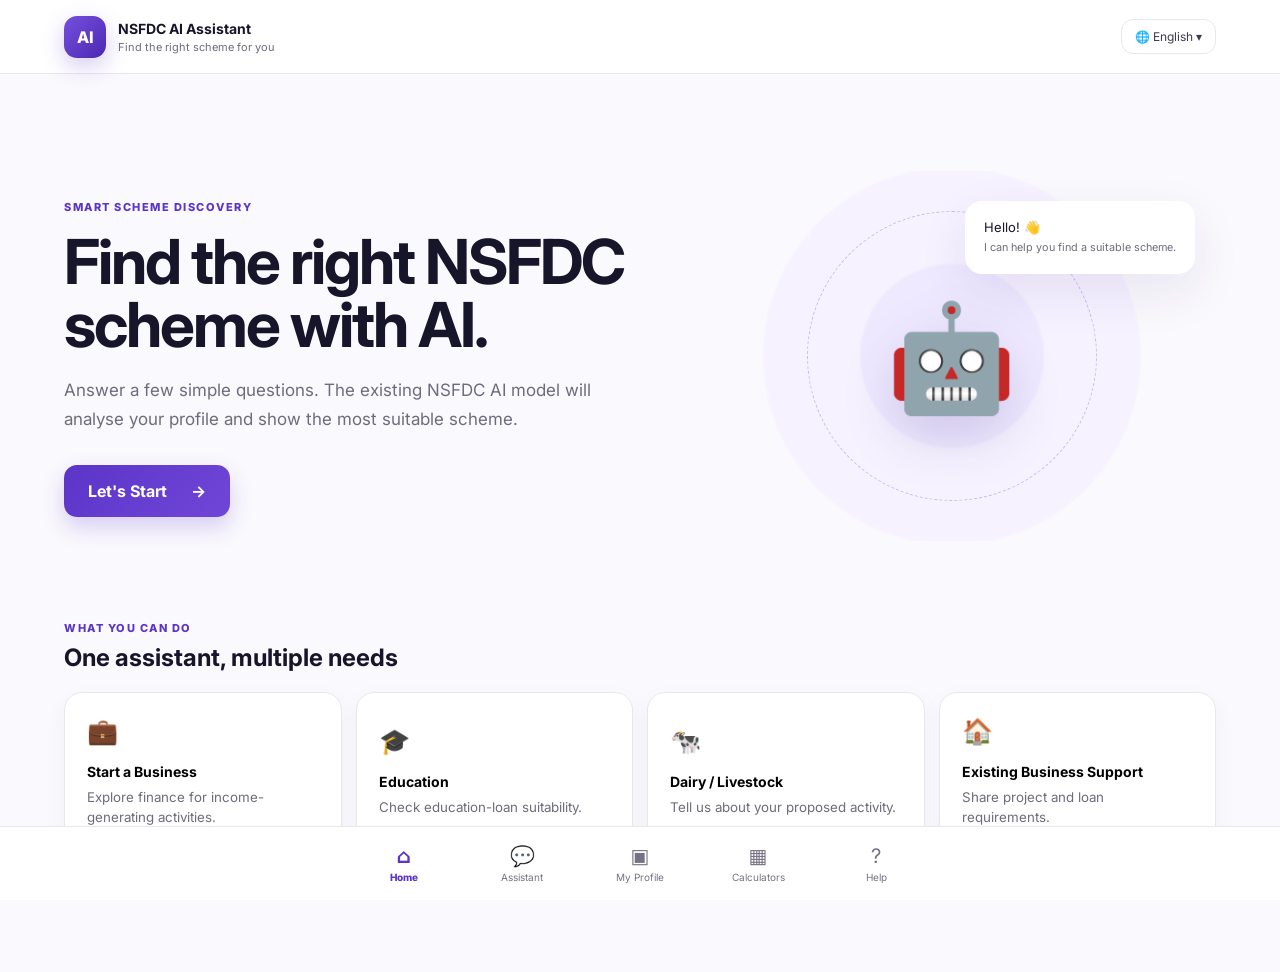
==== frontend/index.html @ fc09d2ae "Replace frontend zip with frontend folder" ====
<!DOCTYPE html>
<html lang="en">
<head>
  <meta charset="UTF-8">
  <meta name="viewport" content="width=device-width, initial-scale=1.0">
  <title>NSFDC AI Assistant</title>
  <link rel="preconnect" href="https://fonts.googleapis.com">
  <link rel="preconnect" href="https://fonts.gstatic.com" crossorigin>
  <link href="https://fonts.googleapis.com/css2?family=Inter:wght@400;500;600;700;800&display=swap" rel="stylesheet">
  <link rel="stylesheet" href="style.css">
</head>
<body>
  <div class="app-shell">
    <header class="topbar">
      <div class="brand" onclick="showPage('home')" role="button" tabindex="0">
        <div class="brand-mark">AI</div>
        <div>
          <strong>NSFDC AI Assistant</strong>
          <span>Find the right scheme for you</span>
        </div>
      </div>
      <div class="language">🌐 English ▾</div>
    </header>

    <main id="app">
      <!-- HOME -->
      <section id="home-page" class="page active">
        <div class="hero">
          <div class="hero-copy">
            <span class="eyebrow">SMART SCHEME DISCOVERY</span>
            <h1>Find the right NSFDC scheme with AI.</h1>
            <p>Answer a few simple questions. The existing NSFDC AI model will analyse your profile and show the most suitable scheme.</p>
            <button class="primary-btn large" onclick="startRecommendation()">Let's Start <span>→</span></button>
          </div>
          <div class="hero-art">
            <div class="orbit"></div>
            <div class="assistant-avatar">🤖</div>
            <div class="floating-bubble">Hello! 👋<br><small>I can help you find a suitable scheme.</small></div>
          </div>
        </div>

        <div class="section-title">
          <div>
            <span class="eyebrow">WHAT YOU CAN DO</span>
            <h2>One assistant, multiple needs</h2>
          </div>
        </div>
        <div class="feature-grid">
          <button class="feature-card" onclick="startRecommendation('Business')"><span>💼</span><b>Start a Business</b><small>Explore finance for income-generating activities.</small></button>
          <button class="feature-card" onclick="startRecommendation('Education')"><span>🎓</span><b>Education</b><small>Check education-loan suitability.</small></button>
          <button class="feature-card" onclick="startRecommendation('Business')"><span>🐄</span><b>Dairy / Livestock</b><small>Tell us about your proposed activity.</small></button>
          <button class="feature-card" onclick="startRecommendation('Business')"><span>🏠</span><b>Existing Business Support</b><small>Share project and loan requirements.</small></button>
        </div>
      </section>

      <!-- QUESTIONNAIRE -->
      <section id="questionnaire-page" class="page">
        <div class="question-wrap">
          <div class="question-head">
            <button class="icon-btn" onclick="previousQuestion()" aria-label="Previous">←</button>
            <div class="progress-info">
              <span id="question-count">Question 1</span>
              <div class="progress"><div id="progress-bar"></div></div>
            </div>
            <button class="icon-btn" onclick="showPage('home')" aria-label="Close">×</button>
          </div>

          <div class="chat-card">
            <div class="assistant-line"><div class="mini-avatar">AI</div><div><b>AI Assistant</b><span>Let's understand your requirement.</span></div></div>
            <div id="question-content"></div>
          </div>

          <div class="privacy-note">🔒 Your answers are used only to prepare the recommendation request for this prototype.</div>
        </div>
      </section>

      <!-- RECOMMENDATION -->
      <section id="recommendation-page" class="page">
        <div class="content-narrow">
          <div class="result-heading">
            <button class="icon-btn" onclick="showPage('questionnaire')">←</button>
            <div>
              <span class="eyebrow">AI RESULT</span>
              <h1>Recommended Scheme</h1>
            </div>
          </div>
          <div id="recommendation-content"></div>
        </div>
      </section>

      <!-- DETAILS -->
      <section id="details-page" class="page">
        <div class="content-narrow">
          <div class="result-heading"><button class="icon-btn" onclick="showPage('recommendation')">←</button><div><span class="eyebrow">SCHEME INFORMATION</span><h1>Scheme Details</h1></div></div>
          <div id="details-content"></div>
        </div>
      </section>

      <!-- EMI -->
      <section id="emi-page" class="page">
        <div class="content-narrow">
          <div class="result-heading"><button class="icon-btn" onclick="goBackFromUtility()">←</button><div><span class="eyebrow">CALCULATOR</span><h1>EMI Calculator</h1></div></div>
          <div class="calculator-card">
            <label>Loan Amount (₹)<input id="emi-amount" type="number" min="0" step="1000"></label>
            <label>Interest Rate (% p.a.)<input id="emi-rate" type="number" min="0" step="0.1"></label>
            <label>Loan Tenure (years)<input id="emi-years" type="number" min="1" max="20" step="1" value="3"></label>
            <button class="primary-btn" onclick="calculateEMI()">Calculate EMI</button>
          </div>
          <div id="emi-result" class="metric-grid"></div>
          <p class="disclaimer">* Calculation is approximate. Actual values, sanction amount and terms may vary by scheme and channel partner.</p>
        </div>
      </section>

      <!-- PARTNERS -->
      <section id="partners-page" class="page">
        <div class="content-narrow">
          <div class="result-heading"><button class="icon-btn" onclick="goBackFromUtility()">←</button><div><span class="eyebrow">APPLICATION SUPPORT</span><h1>Channel Partners</h1></div></div>
          <div id="partners-content"></div>
        </div>
      </section>

      <!-- DOCUMENTS -->
      <section id="documents-page" class="page">
        <div class="content-narrow">
          <div class="result-heading"><button class="icon-btn" onclick="goBackFromUtility()">←</button><div><span class="eyebrow">NEXT STEPS</span><h1>Documents & Application</h1></div></div>
          <div id="documents-content"></div>
        </div>
      </section>
    </main>

    <nav class="bottom-nav">
      <button class="nav-item active" onclick="showPage('home')"><span>⌂</span>Home</button>
      <button class="nav-item" onclick="startRecommendation()"><span>💬</span>Assistant</button>
      <button class="nav-item" onclick="showPage('details')"><span>▣</span>My Profile</button>
      <button class="nav-item" onclick="showPage('emi')"><span>▦</span>Calculators</button>
      <button class="nav-item" onclick="showPage('documents')"><span>?</span>Help</button>
    </nav>
  </div>
  <script src="data.js"></script>
  <script src="app.js"></script>
</body>
</html>
---- frontend/style.css ----
:root {
  --purple: #5b35c8;
  --purple-dark: #43229d;
  --purple-soft: #f1edff;
  --ink: #17152a;
  --muted: #6f6b7d;
  --line: #e9e6f0;
  --bg: #faf9fd;
  --green: #168c5b;
  --green-soft: #e8f8f0;
  --danger: #c83d55;
  --shadow: 0 18px 50px rgba(52, 31, 111, .09);
}

* { box-sizing: border-box; }
html { scroll-behavior: smooth; }
body {
  margin: 0;
  font-family: Inter, system-ui, -apple-system, BlinkMacSystemFont, "Segoe UI", sans-serif;
  color: var(--ink);
  background: var(--bg);
}
button, input { font: inherit; }
button { cursor: pointer; }
a { color: inherit; }

.app-shell { min-height: 100vh; padding-bottom: 78px; }
.topbar {
  height: 74px;
  padding: 0 5%;
  display: flex;
  align-items: center;
  justify-content: space-between;
  background: rgba(255,255,255,.92);
  border-bottom: 1px solid var(--line);
  position: sticky;
  top: 0;
  z-index: 20;
  backdrop-filter: blur(16px);
}
.brand { display:flex; align-items:center; gap:12px; }
.brand-mark, .mini-avatar {
  width: 42px; height:42px; border-radius: 13px;
  display:grid; place-items:center;
  color:#fff; font-weight:800;
  background: linear-gradient(135deg, #7550df, #4c27b1);
  box-shadow: 0 8px 22px rgba(91,53,200,.25);
}
.brand strong { display:block; font-size:14px; }
.brand span { display:block; color:var(--muted); font-size:11px; margin-top:3px; }
.language { border:1px solid var(--line); padding:9px 13px; border-radius:12px; font-size:12px; color:#3f3b4d; background:#fff; }

.page { display:none; min-height:calc(100vh - 152px); padding:42px 5%; }
.page.active { display:block; }

.hero {
  max-width: 1180px; margin: 0 auto; min-height: 480px;
  display:grid; grid-template-columns: 1.05fr .95fr;
  align-items:center; gap:40px;
}
.eyebrow { font-size:11px; letter-spacing:1.5px; font-weight:800; color:var(--purple); }
.hero h1 { font-size:clamp(38px,5vw,62px); line-height:1.02; max-width:650px; margin:15px 0 20px; letter-spacing:-2px; }
.hero p { max-width:600px; color:var(--muted); font-size:17px; line-height:1.7; }
.hero-art {
  min-height:370px; position:relative; display:grid; place-items:center;
  background: radial-gradient(circle at center, #eee9ff 0 28%, transparent 29%),
              radial-gradient(circle at 50% 50%, #f6f2ff 0 58%, transparent 59%);
}
.orbit { width:290px; height:290px; border:1px dashed #c8b9f2; border-radius:50%; position:absolute; }
.assistant-avatar { font-size:105px; z-index:2; filter:drop-shadow(0 20px 25px rgba(50,25,110,.16)); }
.floating-bubble {
  position:absolute; right:4%; top:8%; padding:17px 19px; border-radius:17px;
  background:#fff; box-shadow:var(--shadow); font-size:13px; line-height:1.5;
}
.floating-bubble small { color:var(--muted); }

.primary-btn, .secondary-btn {
  border:0; border-radius:13px; padding:13px 19px; font-weight:700;
  transition:.2s transform, .2s box-shadow, .2s background;
}
.primary-btn { background:linear-gradient(135deg,var(--purple),#7046d8); color:#fff; box-shadow:0 10px 22px rgba(91,53,200,.22); }
.primary-btn:hover { transform:translateY(-2px); box-shadow:0 13px 28px rgba(91,53,200,.3); }
.primary-btn.large { padding:16px 24px; margin-top:14px; }
.primary-btn span { margin-left:20px; }
.secondary-btn { background:#fff; color:var(--purple); border:1px solid #d9d0f7; }
.section-title { max-width:1180px; margin:20px auto; }
.section-title h2 { margin:7px 0 0; }
.feature-grid { max-width:1180px; margin:0 auto; display:grid; grid-template-columns:repeat(4,1fr); gap:14px; }
.feature-card {
  text-align:left; border:1px solid var(--line); background:#fff; border-radius:18px;
  padding:22px; min-height:160px; box-shadow:0 8px 25px rgba(25,20,60,.04);
}
.feature-card span { font-size:25px; display:block; margin-bottom:17px; }
.feature-card b { display:block; font-size:14px; }
.feature-card small { display:block; color:var(--muted); margin-top:8px; line-height:1.5; }

.question-wrap { max-width:720px; margin:0 auto; }
.question-head { display:flex; align-items:center; gap:15px; margin-bottom:18px; }
.progress-info { flex:1; }
.progress-info > span { font-size:12px; color:var(--muted); }
.progress { height:6px; border-radius:10px; background:#ece9f3; margin-top:8px; overflow:hidden; }
.progress div { height:100%; background:linear-gradient(90deg,var(--purple),#8d69ed); border-radius:10px; transition:.3s; }
.icon-btn { width:42px; height:42px; border-radius:12px; border:1px solid var(--line); background:#fff; font-size:22px; color:#4d485b; }
.chat-card { background:#fff; border:1px solid var(--line); border-radius:22px; box-shadow:var(--shadow); overflow:hidden; }
.assistant-line { padding:18px 22px; border-bottom:1px solid var(--line); display:flex; gap:12px; align-items:center; }
.mini-avatar { width:36px; height:36px; border-radius:11px; font-size:11px; }
.assistant-line b { display:block; font-size:13px; }
.assistant-line span { display:block; font-size:11px; color:var(--muted); margin-top:2px; }
.question-block { padding:34px 30px 30px; }
.question-label { color:var(--purple); font-size:10px; letter-spacing:1.2px; font-weight:800; }
.question-block h2 { font-size:28px; line-height:1.25; margin:12px 0 9px; }
.question-block > p { color:var(--muted); line-height:1.55; font-size:13px; margin:0 0 25px; }
.choice-grid { display:grid; gap:10px; }
.choice {
  display:grid; grid-template-columns:38px 1fr 22px; align-items:center;
  text-align:left; border:1px solid var(--line); background:#fff; border-radius:14px;
  padding:14px 15px; color:var(--ink);
}
.choice span { width:32px;height:32px;display:grid;place-items:center;background:var(--purple-soft);border-radius:9px; }
.choice b { font-size:13px; }
.choice i { color:#a39eae; font-style:normal; }
.choice:hover, .choice.selected { border-color:#8b6be0; background:#f8f6ff; box-shadow:0 5px 18px rgba(91,53,200,.08); }
.choice.selected i { color:var(--purple); font-weight:800; }
.input-row, .text-input { display:flex; align-items:center; border:1px solid var(--line); border-radius:14px; background:#fff; overflow:hidden; }
.input-row > span { padding-left:16px; color:var(--purple); font-weight:800; }
.input-row input, .text-input input { width:100%; border:0; outline:0; padding:17px 15px; background:transparent; font-size:15px; }
.input-row:focus-within, .text-input:focus-within { border-color:#8b6be0; box-shadow:0 0 0 4px #f1edff; }
.invalid { border-color:var(--danger)!important; }
.next-btn { margin-top:17px; width:100%; }
.privacy-note { color:var(--muted); font-size:11px; text-align:center; margin:15px; }

.content-narrow { max-width:940px; margin:0 auto; }
.result-heading { display:flex; gap:15px; align-items:center; margin-bottom:25px; }
.result-heading h1 { margin:6px 0 0; font-size:32px; }
.best-card, .scores-card, .white-card, .calculator-card, .notice, .selected-scheme, .official-box, .error-card, .empty-result {
  background:#fff; border:1px solid var(--line); border-radius:20px; box-shadow:0 10px 35px rgba(30,20,70,.05);
}
.best-card { overflow:hidden; }
.best-top { padding:28px; display:flex; justify-content:space-between; gap:20px; background:linear-gradient(135deg,#fbfaff,#f2eeff); }
.match-pill { display:inline-block; background:var(--green-soft); color:var(--green); padding:6px 9px; border-radius:20px; font-size:9px; font-weight:800; letter-spacing:.8px; }
.best-top h2 { font-size:29px; margin:12px 0 8px; }
.best-top p { margin:0; color:var(--muted); line-height:1.5; max-width:600px; }
.confidence { min-width:120px; text-align:right; }
.confidence b { font-size:28px; color:var(--purple); display:block; }
.confidence span { font-size:10px; color:var(--muted); }
.why-box { padding:20px 28px; border-top:1px solid var(--line); }
.why-box h3 { margin:0 0 13px; font-size:14px; }
.tag-list { display:flex; flex-wrap:wrap; gap:8px; }
.tag-list span { background:#f7f5fb; border:1px solid #ebe7f3; padding:8px 10px; border-radius:9px; font-size:11px; }
.why-box small { display:block; margin-top:13px; color:var(--muted); font-size:10px; }
.action-grid { display:grid; grid-template-columns:repeat(4,1fr); gap:10px; padding:20px 28px 28px; }
.action-grid button { border:1px solid var(--line); background:#fff; border-radius:13px; padding:15px 10px; text-align:left; }
.action-grid button:hover { border-color:#b7a5eb; background:#fbfaff; }
.action-grid b,.action-grid small { display:block; }
.action-grid b { margin-top:8px; font-size:12px; }
.action-grid small { margin-top:4px; color:var(--muted); font-size:9px; }
.scores-card { margin-top:15px; padding:20px; }
.card-title { display:flex; justify-content:space-between; align-items:center; }
.card-title h3 { margin:0; font-size:14px; }
.card-title span { color:var(--muted); font-size:10px; }
.score-row { width:100%; border:0; background:#fff; display:grid; grid-template-columns:28px 180px 1fr 60px; gap:12px; align-items:center; padding:14px 0; border-bottom:1px solid #f0eef4; text-align:left; }
.score-row:last-child { border-bottom:0; }
.rank { width:25px; height:25px; border-radius:8px; display:grid; place-items:center; background:#f0ecff; color:var(--purple); font-size:11px; font-weight:800; }
.score-name b,.score-name small { display:block; }
.score-name b { font-size:12px; }
.score-name small { font-size:9px; color:var(--muted); margin-top:3px; }
.score-track { height:7px; border-radius:10px; background:#eeeaf4; overflow:hidden; }
.score-track i { display:block; height:100%; background:linear-gradient(90deg,#7450d8,#a98af3); border-radius:10px; }
.score-row > strong { font-size:11px; text-align:right; color:var(--purple); }

.detail-hero { background:linear-gradient(135deg,#5a32c3,#7c57dd); color:#fff; border-radius:20px; padding:30px; box-shadow:var(--shadow); }
.scheme-code { opacity:.75; font-size:10px; letter-spacing:1px; font-weight:800; }
.detail-hero h2 { font-size:30px; margin:10px 0; }
.detail-hero p { max-width:750px; line-height:1.55; opacity:.9; }
.verified { display:inline-block; padding:7px 10px; border-radius:20px; background:rgba(255,255,255,.16); font-size:10px; }
.info-grid { display:grid; grid-template-columns:repeat(3,1fr); gap:12px; margin:15px 0; }
.info-grid div { background:#fff; border:1px solid var(--line); border-radius:14px; padding:16px; }
.info-grid span,.info-grid b { display:block; }
.info-grid span { font-size:9px; color:var(--muted); text-transform:uppercase; letter-spacing:.7px; }
.info-grid b { margin-top:7px; font-size:13px; line-height:1.35; }
.white-card { padding:22px; margin-top:15px; }
.white-card h3 { font-size:15px; margin:0 0 15px; }
.white-card p { font-size:12px; color:#514d5e; line-height:1.6; }
.check-list { list-style:none; padding:0; margin:0; display:grid; gap:10px; }
.check-list li { display:flex; gap:11px; align-items:flex-start; }
.check-list li > span { width:20px;height:20px;border-radius:50%;display:grid;place-items:center;background:var(--green-soft);color:var(--green);font-size:11px;font-weight:800;flex:0 0 auto; }
.check-list b,.check-list small { display:block; }
.check-list b { font-size:12px; }
.check-list small { color:var(--muted); font-size:10px; margin-top:3px; line-height:1.5; }
.application-method { border:1px solid var(--line); border-radius:13px; padding:15px; margin-top:10px; }
.mode { display:inline-block; background:var(--purple-soft); color:var(--purple); border-radius:20px; padding:5px 8px; font-size:9px; font-weight:800; margin-bottom:7px; }
.application-method b { display:block; font-size:12px; }
.application-method p { margin:8px 0; }
.application-method small { color:var(--muted); font-size:9px; line-height:1.5; }
.source-note,.disclaimer { color:var(--muted); font-size:10px; line-height:1.5; margin:15px 3px; }

.calculator-card { padding:25px; display:grid; gap:14px; }
.calculator-card label { font-size:11px; font-weight:700; color:#4e495b; }
.calculator-card input { display:block; width:100%; margin-top:7px; border:1px solid var(--line); border-radius:11px; padding:13px; outline:0; }
.calculator-card input:focus { border-color:#8b6be0; box-shadow:0 0 0 4px var(--purple-soft); }
.metric-grid { display:grid; grid-template-columns:repeat(3,1fr); gap:12px; margin-top:15px; }
.metric { background:#fff; border:1px solid var(--line); border-radius:14px; padding:20px; }
.metric span,.metric b { display:block; }
.metric span { color:var(--muted); font-size:10px; }
.metric b { margin-top:7px; color:var(--green); font-size:20px; }

.notice { padding:16px 18px; font-size:11px; color:#5f596a; line-height:1.6; background:#faf8ff; }
.partner-list { display:grid; gap:10px; margin-top:14px; }
.partner-card { background:#fff; border:1px solid var(--line); border-radius:16px; padding:16px; display:flex; gap:13px; align-items:flex-start; }
.partner-icon { width:36px;height:36px;display:grid;place-items:center;background:var(--purple-soft);border-radius:10px;color:var(--purple); }
.partner-main { flex:1; }
.partner-main h3 { font-size:13px; margin:0 0 4px; }
.partner-main span,.partner-main p,.partner-main small { display:block; }
.partner-main span,.partner-main small { color:var(--muted); font-size:9px; }
.partner-main p { color:#514d5e; font-size:10px; line-height:1.45; margin:8px 0; }
.map-link { font-size:10px; color:var(--purple); text-decoration:none; font-weight:800; }
.selected-scheme { padding:14px 17px; margin-top:14px; }
.selected-scheme span { display:block; color:var(--muted); font-size:9px; }
.selected-scheme b { display:block; margin-top:4px; font-size:12px; }
.steps-list { padding-left:20px; margin:0; }
.steps-list li { margin:10px 0; font-size:11px; color:#514d5e; line-height:1.5; padding-left:3px; }
.official-box { margin-top:15px; padding:18px; background:#fffdf3; border-color:#eee3b9; }
.official-box b { font-size:12px; }
.official-box p { font-size:10px; color:#655e48; line-height:1.5; margin:7px 0 0; }

.loading-card,.error-card,.empty-result { padding:50px 30px; text-align:center; }
.spinner { width:42px;height:42px;border:4px solid #e9e3fb;border-top-color:var(--purple);border-radius:50%;animation:spin .8s linear infinite;margin:0 auto 20px; }
@keyframes spin { to { transform:rotate(360deg); } }
.loading-card h2,.error-card h2,.empty-result h2 { font-size:21px; margin:0 0 8px; }
.loading-card p,.error-card p,.empty-result p { color:var(--muted); font-size:12px; line-height:1.6; }
.error-icon,.result-icon { width:44px;height:44px;border-radius:50%;display:grid;place-items:center;margin:0 auto 15px;background:#fff0f2;color:var(--danger);font-weight:800; }
.error-help { text-align:left; max-width:500px; margin:20px auto; padding:15px; background:#faf9fd; border-radius:12px; font-size:10px; line-height:1.6; }
.error-help code { background:#eeeaf4; padding:2px 4px; border-radius:4px; }

.bottom-nav {
  position:fixed; left:0; right:0; bottom:0; height:74px; z-index:30;
  background:rgba(255,255,255,.96); border-top:1px solid var(--line);
  display:flex; justify-content:center; gap:8px; backdrop-filter:blur(16px);
}
.nav-item { min-width:110px; border:0; background:transparent; color:#777283; font-size:10px; }
.nav-item span { display:block; font-size:20px; margin-bottom:3px; }
.nav-item.active { color:var(--purple); font-weight:800; }

@media (max-width: 900px) {
  .hero { grid-template-columns:1fr; padding:30px 0; }
  .hero-art { min-height:260px; }
  .feature-grid { grid-template-columns:repeat(2,1fr); }
  .action-grid { grid-template-columns:repeat(2,1fr); }
}
@media (max-width: 620px) {
  .topbar { padding:0 16px; }
  .brand span,.language { display:none; }
  .page { padding:25px 14px; }
  .hero h1 { font-size:40px; }
  .hero-art { display:none; }
  .feature-grid { grid-template-columns:1fr; }
  .question-block { padding:25px 18px; }
  .question-block h2 { font-size:23px; }
  .best-top { flex-direction:column; }
  .confidence { text-align:left; }
  .info-grid { grid-template-columns:1fr 1fr; }
  .score-row { grid-template-columns:25px 1fr 65px; }
  .score-track { display:none; }
  .partner-card { flex-wrap:wrap; }
  .map-link { margin-left:49px; }
  .metric-grid { grid-template-columns:1fr; }
  .bottom-nav { gap:0; justify-content:space-around; }
  .nav-item { min-width:0; flex:1; }
}
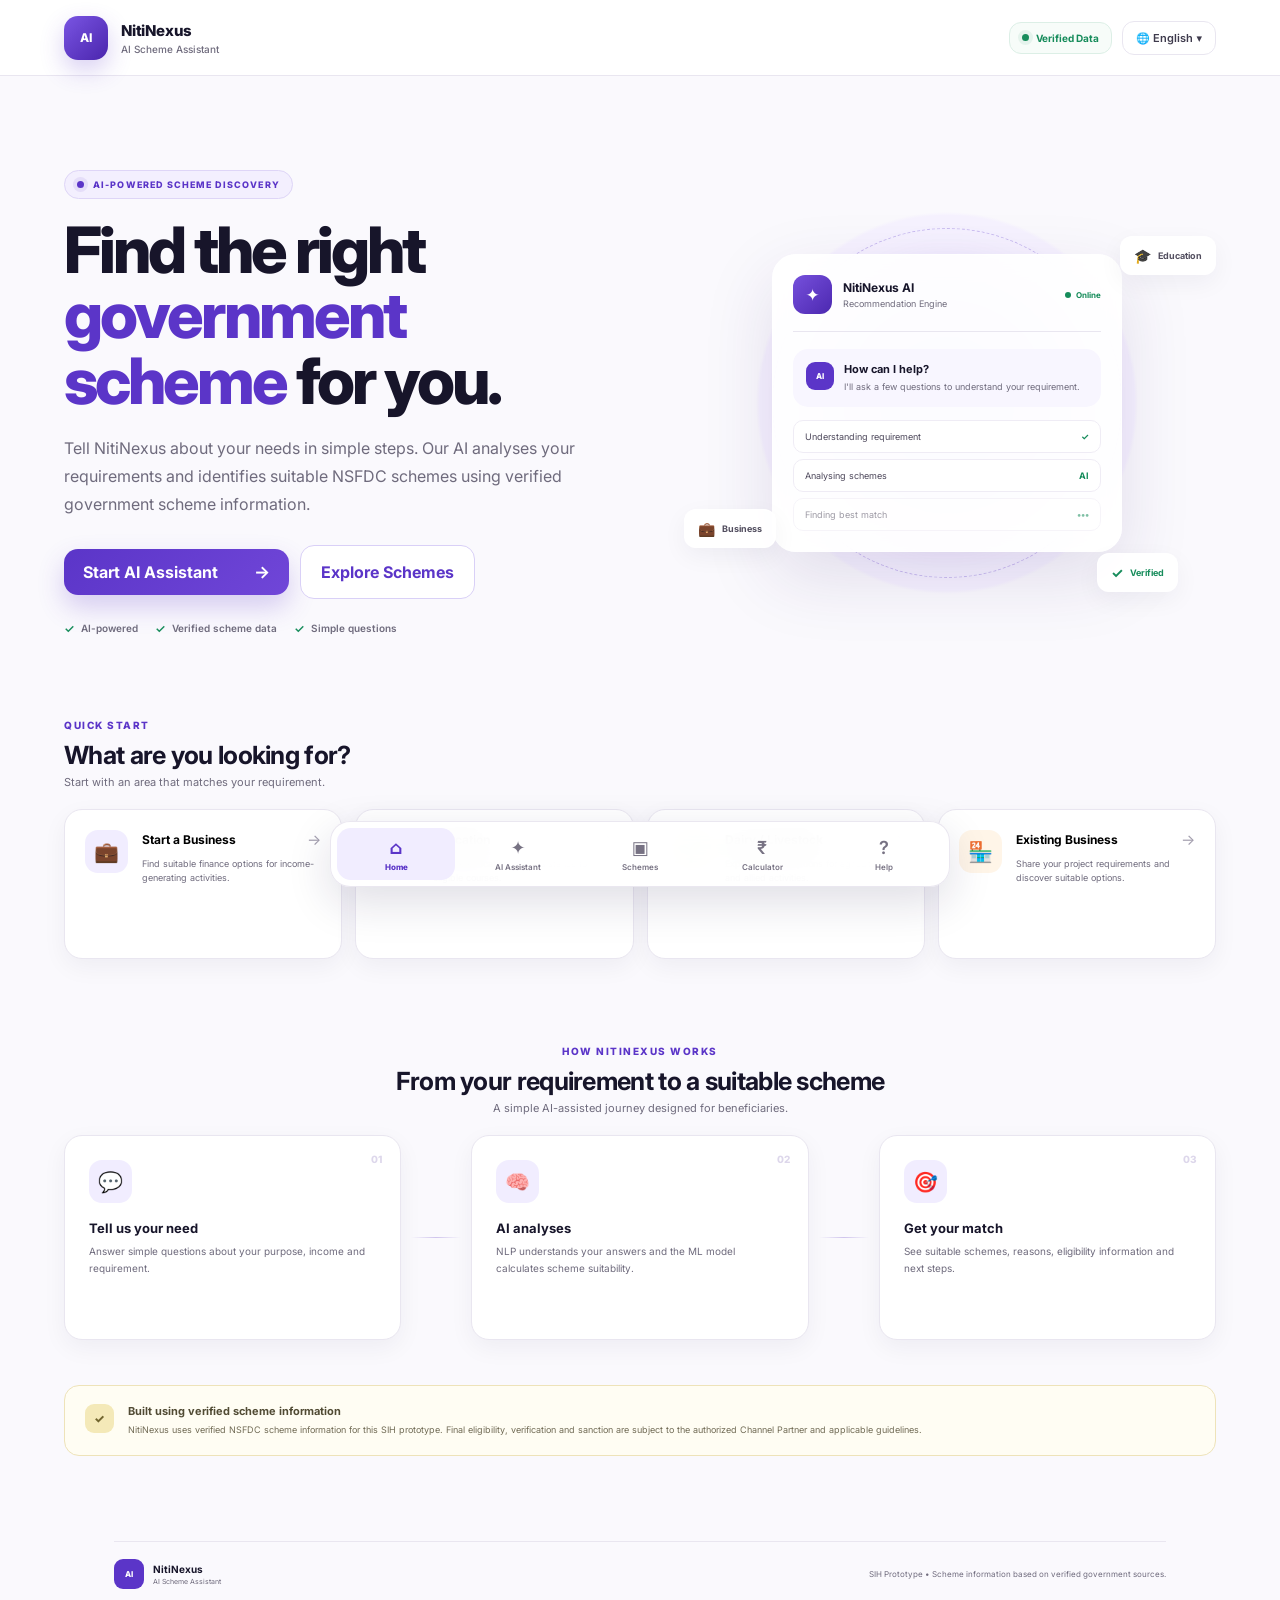
==== commit 49e30b95: "Improve NitiNexus frontend UI" ====
--- a/frontend/index.html
+++ b/frontend/index.html
@@ -3,140 +3,1036 @@
 <head>
   <meta charset="UTF-8">
   <meta name="viewport" content="width=device-width, initial-scale=1.0">
-  <title>NSFDC AI Assistant</title>
+
+  <title>NitiNexus – AI Scheme Assistant</title>
+
   <link rel="preconnect" href="https://fonts.googleapis.com">
   <link rel="preconnect" href="https://fonts.gstatic.com" crossorigin>
-  <link href="https://fonts.googleapis.com/css2?family=Inter:wght@400;500;600;700;800&display=swap" rel="stylesheet">
+
+  <link
+    href="https://fonts.googleapis.com/css2?family=Inter:wght@400;500;600;700;800&display=swap"
+    rel="stylesheet"
+  >
+
   <link rel="stylesheet" href="style.css">
 </head>
+
 <body>
-  <div class="app-shell">
-    <header class="topbar">
-      <div class="brand" onclick="showPage('home')" role="button" tabindex="0">
-        <div class="brand-mark">AI</div>
+
+<div class="app-shell">
+
+  <!-- =========================
+       TOP BAR
+  ========================== -->
+
+  <header class="topbar">
+
+    <div
+      class="brand"
+      onclick="showPage('home')"
+      role="button"
+      tabindex="0"
+    >
+
+      <div class="brand-mark">
+        <span>AI</span>
+      </div>
+
+      <div class="brand-text">
+        <strong>NitiNexus</strong>
+        <span>AI Scheme Assistant</span>
+      </div>
+
+    </div>
+
+    <div class="topbar-right">
+
+      <div class="verified-top">
+        <span class="verified-dot"></span>
+        Verified Data
+      </div>
+
+      <!-- Multilingual member will connect this later -->
+      <div class="language">
+        🌐 English ▾
+      </div>
+
+    </div>
+
+  </header>
+
+
+  <main id="app">
+
+    <!-- =========================
+         HOME PAGE
+    ========================== -->
+
+    <section id="home-page" class="page active">
+
+      <div class="hero">
+
+        <div class="hero-copy">
+
+          <div class="hero-badge">
+            <span class="pulse-dot"></span>
+            AI-POWERED SCHEME DISCOVERY
+          </div>
+
+          <h1>
+            Find the right
+            <span>government scheme</span>
+            for you.
+          </h1>
+
+          <p class="hero-description">
+            Tell NitiNexus about your needs in simple steps.
+            Our AI analyses your requirements and identifies
+            suitable NSFDC schemes using verified government
+            scheme information.
+          </p>
+
+          <div class="hero-actions">
+
+            <button
+              class="primary-btn hero-start"
+              onclick="startRecommendation()"
+            >
+              <span>Start AI Assistant</span>
+              <strong>→</strong>
+            </button>
+
+            <button
+              class="secondary-btn hero-explore"
+              onclick="showPage('details')"
+            >
+              Explore Schemes
+            </button>
+
+          </div>
+
+          <div class="trust-row">
+
+            <div class="trust-item">
+              <span>✓</span>
+              AI-powered
+            </div>
+
+            <div class="trust-item">
+              <span>✓</span>
+              Verified scheme data
+            </div>
+
+            <div class="trust-item">
+              <span>✓</span>
+              Simple questions
+            </div>
+
+          </div>
+
+        </div>
+
+
+        <!-- HERO AI VISUAL -->
+
+        <div class="hero-art">
+
+          <div class="art-glow"></div>
+
+          <div class="orbit orbit-one"></div>
+          <div class="orbit orbit-two"></div>
+
+          <div class="ai-card-main">
+
+            <div class="ai-card-top">
+
+              <div class="ai-icon">
+                ✦
+              </div>
+
+              <div>
+                <strong>NitiNexus AI</strong>
+                <span>Recommendation Engine</span>
+              </div>
+
+              <div class="online-status">
+                <i></i>
+                Online
+              </div>
+
+            </div>
+
+            <div class="ai-message">
+              <span class="message-icon">AI</span>
+
+              <div>
+                <strong>How can I help?</strong>
+                <p>
+                  I'll ask a few questions to
+                  understand your requirement.
+                </p>
+              </div>
+            </div>
+
+            <div class="ai-analysis">
+
+              <div class="analysis-row">
+                <span>Understanding requirement</span>
+                <b>✓</b>
+              </div>
+
+              <div class="analysis-row">
+                <span>Analysing schemes</span>
+                <b>AI</b>
+              </div>
+
+              <div class="analysis-row faded">
+                <span>Finding best match</span>
+                <b>•••</b>
+              </div>
+
+            </div>
+
+          </div>
+
+          <div class="floating-mini floating-one">
+            <span>🎓</span>
+            Education
+          </div>
+
+          <div class="floating-mini floating-two">
+            <span>💼</span>
+            Business
+          </div>
+
+          <div class="floating-mini floating-three">
+            <span>✓</span>
+            Verified
+          </div>
+
+        </div>
+
+      </div>
+
+
+      <!-- =========================
+           QUICK START
+      ========================== -->
+
+      <div class="quick-section">
+
+        <div class="section-heading">
+
+          <div>
+            <span class="eyebrow">QUICK START</span>
+
+            <h2>
+              What are you looking for?
+            </h2>
+
+            <p>
+              Start with an area that matches your requirement.
+            </p>
+          </div>
+
+        </div>
+
+
+        <div class="feature-grid">
+
+          <button
+            class="feature-card"
+            onclick="startRecommendation('Business')"
+          >
+
+            <div class="feature-icon business-icon">
+              💼
+            </div>
+
+            <div class="feature-content">
+
+              <div class="feature-title">
+                <b>Start a Business</b>
+                <span>→</span>
+              </div>
+
+              <small>
+                Find suitable finance options for
+                income-generating activities.
+              </small>
+
+            </div>
+
+          </button>
+
+
+          <button
+            class="feature-card"
+            onclick="startRecommendation('Education')"
+          >
+
+            <div class="feature-icon education-icon">
+              🎓
+            </div>
+
+            <div class="feature-content">
+
+              <div class="feature-title">
+                <b>Education</b>
+                <span>→</span>
+              </div>
+
+              <small>
+                Explore education loan assistance
+                for eligible courses.
+              </small>
+
+            </div>
+
+          </button>
+
+
+          <button
+            class="feature-card"
+            onclick="startRecommendation('Business')"
+          >
+
+            <div class="feature-icon agriculture-icon">
+              🌱
+            </div>
+
+            <div class="feature-content">
+
+              <div class="feature-title">
+                <b>Dairy / Livestock</b>
+                <span>→</span>
+              </div>
+
+              <small>
+                Explore finance options for agricultural
+                and allied activities.
+              </small>
+
+            </div>
+
+          </button>
+
+
+          <button
+            class="feature-card"
+            onclick="startRecommendation('Business')"
+          >
+
+            <div class="feature-icon existing-icon">
+              🏪
+            </div>
+
+            <div class="feature-content">
+
+              <div class="feature-title">
+                <b>Existing Business</b>
+                <span>→</span>
+              </div>
+
+              <small>
+                Share your project requirements and
+                discover suitable options.
+              </small>
+
+            </div>
+
+          </button>
+
+        </div>
+
+      </div>
+
+
+      <!-- =========================
+           HOW IT WORKS
+      ========================== -->
+
+      <div class="how-section">
+
+        <div class="section-heading center-heading">
+
+          <span class="eyebrow">HOW NITINEXUS WORKS</span>
+
+          <h2>
+            From your requirement to a suitable scheme
+          </h2>
+
+          <p>
+            A simple AI-assisted journey designed for beneficiaries.
+          </p>
+
+        </div>
+
+
+        <div class="steps-grid">
+
+          <div class="step-card">
+
+            <div class="step-number">01</div>
+
+            <div class="step-icon">
+              💬
+            </div>
+
+            <h3>
+              Tell us your need
+            </h3>
+
+            <p>
+              Answer simple questions about your
+              purpose, income and requirement.
+            </p>
+
+          </div>
+
+
+          <div class="step-line"></div>
+
+
+          <div class="step-card">
+
+            <div class="step-number">02</div>
+
+            <div class="step-icon">
+              🧠
+            </div>
+
+            <h3>
+              AI analyses
+            </h3>
+
+            <p>
+              NLP understands your answers and the
+              ML model calculates scheme suitability.
+            </p>
+
+          </div>
+
+
+          <div class="step-line"></div>
+
+
+          <div class="step-card">
+
+            <div class="step-number">03</div>
+
+            <div class="step-icon">
+              🎯
+            </div>
+
+            <h3>
+              Get your match
+            </h3>
+
+            <p>
+              See suitable schemes, reasons,
+              eligibility information and next steps.
+            </p>
+
+          </div>
+
+        </div>
+
+      </div>
+
+
+      <!-- =========================
+           TRUST / SOURCE
+      ========================== -->
+
+      <div class="home-notice">
+
+        <div class="notice-icon">
+          ✓
+        </div>
+
         <div>
-          <strong>NSFDC AI Assistant</strong>
-          <span>Find the right scheme for you</span>
-        </div>
-      </div>
-      <div class="language">🌐 English ▾</div>
-    </header>
-
-    <main id="app">
-      <!-- HOME -->
-      <section id="home-page" class="page active">
-        <div class="hero">
-          <div class="hero-copy">
-            <span class="eyebrow">SMART SCHEME DISCOVERY</span>
-            <h1>Find the right NSFDC scheme with AI.</h1>
-            <p>Answer a few simple questions. The existing NSFDC AI model will analyse your profile and show the most suitable scheme.</p>
-            <button class="primary-btn large" onclick="startRecommendation()">Let's Start <span>→</span></button>
-          </div>
-          <div class="hero-art">
-            <div class="orbit"></div>
-            <div class="assistant-avatar">🤖</div>
-            <div class="floating-bubble">Hello! 👋<br><small>I can help you find a suitable scheme.</small></div>
-          </div>
-        </div>
-
-        <div class="section-title">
+
+          <strong>
+            Built using verified scheme information
+          </strong>
+
+          <p>
+            NitiNexus uses verified NSFDC scheme information
+            for this SIH prototype. Final eligibility,
+            verification and sanction are subject to the
+            authorized Channel Partner and applicable guidelines.
+          </p>
+
+        </div>
+
+      </div>
+
+    </section>
+
+
+
+    <!-- =========================
+         QUESTIONNAIRE PAGE
+    ========================== -->
+
+    <section
+      id="questionnaire-page"
+      class="page"
+    >
+
+      <div class="question-wrap">
+
+        <div class="question-head">
+
+          <button
+            class="icon-btn"
+            onclick="previousQuestion()"
+            aria-label="Previous question"
+          >
+            ←
+          </button>
+
+
+          <div class="progress-info">
+
+            <div class="progress-top">
+
+              <span id="question-count">
+                QUESTION 1
+              </span>
+
+              <span class="ai-live">
+                <i></i>
+                AI ASSISTANT
+              </span>
+
+            </div>
+
+            <div class="progress">
+              <div id="progress-bar"></div>
+            </div>
+
+          </div>
+
+
+          <button
+            class="icon-btn"
+            onclick="showPage('home')"
+            aria-label="Close questionnaire"
+          >
+            ×
+          </button>
+
+        </div>
+
+
+        <div class="chat-card">
+
+          <div class="assistant-line">
+
+            <div class="mini-avatar">
+              AI
+            </div>
+
+            <div class="assistant-info">
+
+              <b>
+                NitiNexus AI
+              </b>
+
+              <span>
+                Personalised scheme discovery
+              </span>
+
+            </div>
+
+            <div class="assistant-status">
+              <i></i>
+              Active
+            </div>
+
+          </div>
+
+
+          <div id="question-content"></div>
+
+        </div>
+
+
+        <div class="privacy-note">
+
+          <span>🔒</span>
+
           <div>
-            <span class="eyebrow">WHAT YOU CAN DO</span>
-            <h2>One assistant, multiple needs</h2>
-          </div>
-        </div>
-        <div class="feature-grid">
-          <button class="feature-card" onclick="startRecommendation('Business')"><span>💼</span><b>Start a Business</b><small>Explore finance for income-generating activities.</small></button>
-          <button class="feature-card" onclick="startRecommendation('Education')"><span>🎓</span><b>Education</b><small>Check education-loan suitability.</small></button>
-          <button class="feature-card" onclick="startRecommendation('Business')"><span>🐄</span><b>Dairy / Livestock</b><small>Tell us about your proposed activity.</small></button>
-          <button class="feature-card" onclick="startRecommendation('Business')"><span>🏠</span><b>Existing Business Support</b><small>Share project and loan requirements.</small></button>
-        </div>
-      </section>
-
-      <!-- QUESTIONNAIRE -->
-      <section id="questionnaire-page" class="page">
-        <div class="question-wrap">
-          <div class="question-head">
-            <button class="icon-btn" onclick="previousQuestion()" aria-label="Previous">←</button>
-            <div class="progress-info">
-              <span id="question-count">Question 1</span>
-              <div class="progress"><div id="progress-bar"></div></div>
-            </div>
-            <button class="icon-btn" onclick="showPage('home')" aria-label="Close">×</button>
-          </div>
-
-          <div class="chat-card">
-            <div class="assistant-line"><div class="mini-avatar">AI</div><div><b>AI Assistant</b><span>Let's understand your requirement.</span></div></div>
-            <div id="question-content"></div>
-          </div>
-
-          <div class="privacy-note">🔒 Your answers are used only to prepare the recommendation request for this prototype.</div>
-        </div>
-      </section>
-
-      <!-- RECOMMENDATION -->
-      <section id="recommendation-page" class="page">
-        <div class="content-narrow">
-          <div class="result-heading">
-            <button class="icon-btn" onclick="showPage('questionnaire')">←</button>
-            <div>
-              <span class="eyebrow">AI RESULT</span>
-              <h1>Recommended Scheme</h1>
-            </div>
-          </div>
-          <div id="recommendation-content"></div>
-        </div>
-      </section>
-
-      <!-- DETAILS -->
-      <section id="details-page" class="page">
-        <div class="content-narrow">
-          <div class="result-heading"><button class="icon-btn" onclick="showPage('recommendation')">←</button><div><span class="eyebrow">SCHEME INFORMATION</span><h1>Scheme Details</h1></div></div>
-          <div id="details-content"></div>
-        </div>
-      </section>
-
-      <!-- EMI -->
-      <section id="emi-page" class="page">
-        <div class="content-narrow">
-          <div class="result-heading"><button class="icon-btn" onclick="goBackFromUtility()">←</button><div><span class="eyebrow">CALCULATOR</span><h1>EMI Calculator</h1></div></div>
-          <div class="calculator-card">
-            <label>Loan Amount (₹)<input id="emi-amount" type="number" min="0" step="1000"></label>
-            <label>Interest Rate (% p.a.)<input id="emi-rate" type="number" min="0" step="0.1"></label>
-            <label>Loan Tenure (years)<input id="emi-years" type="number" min="1" max="20" step="1" value="3"></label>
-            <button class="primary-btn" onclick="calculateEMI()">Calculate EMI</button>
-          </div>
-          <div id="emi-result" class="metric-grid"></div>
-          <p class="disclaimer">* Calculation is approximate. Actual values, sanction amount and terms may vary by scheme and channel partner.</p>
-        </div>
-      </section>
-
-      <!-- PARTNERS -->
-      <section id="partners-page" class="page">
-        <div class="content-narrow">
-          <div class="result-heading"><button class="icon-btn" onclick="goBackFromUtility()">←</button><div><span class="eyebrow">APPLICATION SUPPORT</span><h1>Channel Partners</h1></div></div>
-          <div id="partners-content"></div>
-        </div>
-      </section>
-
-      <!-- DOCUMENTS -->
-      <section id="documents-page" class="page">
-        <div class="content-narrow">
-          <div class="result-heading"><button class="icon-btn" onclick="goBackFromUtility()">←</button><div><span class="eyebrow">NEXT STEPS</span><h1>Documents & Application</h1></div></div>
-          <div id="documents-content"></div>
-        </div>
-      </section>
-    </main>
-
-    <nav class="bottom-nav">
-      <button class="nav-item active" onclick="showPage('home')"><span>⌂</span>Home</button>
-      <button class="nav-item" onclick="startRecommendation()"><span>💬</span>Assistant</button>
-      <button class="nav-item" onclick="showPage('details')"><span>▣</span>My Profile</button>
-      <button class="nav-item" onclick="showPage('emi')"><span>▦</span>Calculators</button>
-      <button class="nav-item" onclick="showPage('documents')"><span>?</span>Help</button>
-    </nav>
-  </div>
-  <script src="data.js"></script>
-  <script src="app.js"></script>
+            Your answers are used only to prepare your
+            scheme recommendation request for this prototype.
+          </div>
+
+        </div>
+
+      </div>
+
+    </section>
+
+
+
+    <!-- =========================
+         RECOMMENDATION PAGE
+    ========================== -->
+
+    <section
+      id="recommendation-page"
+      class="page"
+    >
+
+      <div class="content-narrow">
+
+        <div class="result-heading">
+
+          <button
+            class="icon-btn"
+            onclick="showPage('questionnaire')"
+            aria-label="Back to questionnaire"
+          >
+            ←
+          </button>
+
+          <div>
+
+            <span class="eyebrow">
+              AI ANALYSIS COMPLETE
+            </span>
+
+            <h1>
+              Your Scheme Matches
+            </h1>
+
+            <p class="heading-subtitle">
+              Based on the information you provided.
+            </p>
+
+          </div>
+
+        </div>
+
+
+        <div id="recommendation-content"></div>
+
+      </div>
+
+    </section>
+
+
+
+    <!-- =========================
+         SCHEME DETAILS PAGE
+    ========================== -->
+
+    <section
+      id="details-page"
+      class="page"
+    >
+
+      <div class="content-narrow">
+
+        <div class="result-heading">
+
+          <button
+            class="icon-btn"
+            onclick="showPage('recommendation')"
+            aria-label="Back to recommendation"
+          >
+            ←
+          </button>
+
+          <div>
+
+            <span class="eyebrow">
+              VERIFIED INFORMATION
+            </span>
+
+            <h1>
+              Scheme Details
+            </h1>
+
+            <p class="heading-subtitle">
+              Understand the scheme before you apply.
+            </p>
+
+          </div>
+
+        </div>
+
+
+        <div id="details-content"></div>
+
+      </div>
+
+    </section>
+
+
+
+    <!-- =========================
+         EMI PAGE
+    ========================== -->
+
+    <section
+      id="emi-page"
+      class="page"
+    >
+
+      <div class="content-narrow">
+
+        <div class="result-heading">
+
+          <button
+            class="icon-btn"
+            onclick="goBackFromUtility()"
+            aria-label="Back"
+          >
+            ←
+          </button>
+
+          <div>
+
+            <span class="eyebrow">
+              FINANCIAL PLANNING
+            </span>
+
+            <h1>
+              EMI Calculator
+            </h1>
+
+            <p class="heading-subtitle">
+              Estimate your monthly repayment.
+            </p>
+
+          </div>
+
+        </div>
+
+
+        <div class="calculator-intro">
+
+          <div class="calculator-intro-icon">
+            ₹
+          </div>
+
+          <div>
+
+            <strong>
+              Plan your repayment
+            </strong>
+
+            <span>
+              Enter your loan details to estimate the EMI.
+            </span>
+
+          </div>
+
+        </div>
+
+
+        <div class="calculator-card">
+
+          <label>
+            Loan Amount (₹)
+
+            <input
+              id="emi-amount"
+              type="number"
+              min="0"
+              step="1000"
+              placeholder="Example: 500000"
+            >
+          </label>
+
+
+          <label>
+            Interest Rate (% p.a.)
+
+            <input
+              id="emi-rate"
+              type="number"
+              min="0"
+              step="0.1"
+              placeholder="Example: 8"
+            >
+          </label>
+
+
+          <label>
+            Loan Tenure (years)
+
+            <input
+              id="emi-years"
+              type="number"
+              min="1"
+              max="20"
+              step="1"
+              value="3"
+            >
+          </label>
+
+
+          <button
+            class="primary-btn"
+            onclick="calculateEMI()"
+          >
+            Calculate EMI
+            <span>→</span>
+          </button>
+
+        </div>
+
+
+        <div
+          id="emi-result"
+          class="metric-grid"
+        ></div>
+
+
+        <p class="disclaimer">
+          * EMI calculation is approximate. Actual sanction amount,
+          interest rate and repayment terms are subject to the
+          applicable scheme and authorized Channel Partner.
+        </p>
+
+      </div>
+
+    </section>
+
+
+
+    <!-- =========================
+         CHANNEL PARTNERS PAGE
+    ========================== -->
+
+    <section
+      id="partners-page"
+      class="page"
+    >
+
+      <div class="content-narrow">
+
+        <div class="result-heading">
+
+          <button
+            class="icon-btn"
+            onclick="goBackFromUtility()"
+            aria-label="Back"
+          >
+            ←
+          </button>
+
+          <div>
+
+            <span class="eyebrow">
+              APPLICATION SUPPORT
+            </span>
+
+            <h1>
+              Channel Partners
+            </h1>
+
+            <p class="heading-subtitle">
+              Find an authorized channel partner for assistance.
+            </p>
+
+          </div>
+
+        </div>
+
+
+        <div class="partner-intro">
+
+          <div class="partner-intro-icon">
+            📍
+          </div>
+
+          <div>
+
+            <strong>
+              Find support near you
+            </strong>
+
+            <span>
+              Explore listed authorized channel partners
+              and their available contact/location information.
+            </span>
+
+          </div>
+
+        </div>
+
+
+        <div id="partners-content"></div>
+
+      </div>
+
+    </section>
+
+
+
+    <!-- =========================
+         DOCUMENTS PAGE
+    ========================== -->
+
+    <section
+      id="documents-page"
+      class="page"
+    >
+
+      <div class="content-narrow">
+
+        <div class="result-heading">
+
+          <button
+            class="icon-btn"
+            onclick="goBackFromUtility()"
+            aria-label="Back"
+          >
+            ←
+          </button>
+
+          <div>
+
+            <span class="eyebrow">
+              APPLICATION SUPPORT
+            </span>
+
+            <h1>
+              Documents & Application
+            </h1>
+
+            <p class="heading-subtitle">
+              Know what you may need before approaching the
+              authorized channel partner.
+            </p>
+
+          </div>
+
+        </div>
+
+
+        <div class="documents-header-card">
+
+          <div class="documents-icon">
+            📄
+          </div>
+
+          <div>
+
+            <strong>
+              Prepare before you apply
+            </strong>
+
+            <span>
+              Review the required documents and application
+              guidance for your selected scheme.
+            </span>
+
+          </div>
+
+        </div>
+
+
+        <div id="documents-content"></div>
+
+      </div>
+
+    </section>
+
+  </main>
+
+
+
+  <!-- =========================
+       BOTTOM NAVIGATION
+  ========================== -->
+
+  <nav class="bottom-nav">
+
+    <button
+      class="nav-item active"
+      onclick="showPage('home')"
+    >
+      <span>⌂</span>
+      <small>Home</small>
+    </button>
+
+
+    <button
+      class="nav-item"
+      onclick="startRecommendation()"
+    >
+      <span>✦</span>
+      <small>AI Assistant</small>
+    </button>
+
+
+    <button
+      class="nav-item"
+      onclick="showPage('details')"
+    >
+      <span>▣</span>
+      <small>Schemes</small>
+    </button>
+
+
+    <button
+      class="nav-item"
+      onclick="showPage('emi')"
+    >
+      <span>₹</span>
+      <small>Calculator</small>
+    </button>
+
+
+    <button
+      class="nav-item"
+      onclick="showPage('documents')"
+    >
+      <span>?</span>
+      <small>Help</small>
+    </button>
+
+  </nav>
+
+
+
+  <!-- =========================
+       FOOTER
+  ========================== -->
+
+  <footer class="prototype-footer">
+
+    <div class="footer-inner">
+
+      <div class="footer-brand">
+        <div class="footer-logo">AI</div>
+
+        <div>
+          <strong>NitiNexus</strong>
+          <span>AI Scheme Assistant</span>
+        </div>
+      </div>
+
+      <small>
+        SIH Prototype • Scheme information based on verified
+        government sources.
+      </small>
+
+    </div>
+
+  </footer>
+
+</div>
+
+
+<script src="data.js"></script>
+<script src="app.js"></script>
+
 </body>
-</html>
+</html>
--- a/frontend/style.css
+++ b/frontend/style.css
@@ -1,269 +1,3053 @@
 :root {
   --purple: #5b35c8;
   --purple-dark: #43229d;
+  --purple-light: #8060df;
   --purple-soft: #f1edff;
+
   --ink: #17152a;
   --muted: #6f6b7d;
+
   --line: #e9e6f0;
+
+  /* DO NOT CHANGE */
   --bg: #faf9fd;
+
+  --white: #ffffff;
+
   --green: #168c5b;
   --green-soft: #e8f8f0;
+
   --danger: #c83d55;
+
+  --shadow-sm: 0 8px 25px rgba(25, 20, 60, .05);
   --shadow: 0 18px 50px rgba(52, 31, 111, .09);
-}
-
-* { box-sizing: border-box; }
-html { scroll-behavior: smooth; }
+  --shadow-lg: 0 25px 70px rgba(52, 31, 111, .13);
+}
+
+
+/* =========================================================
+   RESET
+========================================================= */
+
+* {
+  box-sizing: border-box;
+}
+
+html {
+  scroll-behavior: smooth;
+}
+
 body {
   margin: 0;
-  font-family: Inter, system-ui, -apple-system, BlinkMacSystemFont, "Segoe UI", sans-serif;
+  font-family:
+    Inter,
+    system-ui,
+    -apple-system,
+    BlinkMacSystemFont,
+    "Segoe UI",
+    sans-serif;
+
   color: var(--ink);
+
+  /* EXISTING BACKGROUND PRESERVED */
   background: var(--bg);
-}
-button, input { font: inherit; }
-button { cursor: pointer; }
-a { color: inherit; }
-
-.app-shell { min-height: 100vh; padding-bottom: 78px; }
+
+  -webkit-font-smoothing: antialiased;
+}
+
+button,
+input {
+  font: inherit;
+}
+
+button {
+  cursor: pointer;
+}
+
+a {
+  color: inherit;
+}
+
+button:focus-visible,
+input:focus-visible {
+  outline: 3px solid rgba(91, 53, 200, .18);
+  outline-offset: 2px;
+}
+
+
+/* =========================================================
+   APP
+========================================================= */
+
+.app-shell {
+  min-height: 100vh;
+  padding-bottom: 88px;
+}
+
+
+/* =========================================================
+   TOP BAR
+========================================================= */
+
 .topbar {
-  height: 74px;
+  height: 76px;
+
   padding: 0 5%;
+
   display: flex;
   align-items: center;
   justify-content: space-between;
-  background: rgba(255,255,255,.92);
+
+  background: rgba(255, 255, 255, .94);
+
   border-bottom: 1px solid var(--line);
+
   position: sticky;
   top: 0;
-  z-index: 20;
-  backdrop-filter: blur(16px);
-}
-.brand { display:flex; align-items:center; gap:12px; }
-.brand-mark, .mini-avatar {
-  width: 42px; height:42px; border-radius: 13px;
-  display:grid; place-items:center;
-  color:#fff; font-weight:800;
-  background: linear-gradient(135deg, #7550df, #4c27b1);
-  box-shadow: 0 8px 22px rgba(91,53,200,.25);
-}
-.brand strong { display:block; font-size:14px; }
-.brand span { display:block; color:var(--muted); font-size:11px; margin-top:3px; }
-.language { border:1px solid var(--line); padding:9px 13px; border-radius:12px; font-size:12px; color:#3f3b4d; background:#fff; }
-
-.page { display:none; min-height:calc(100vh - 152px); padding:42px 5%; }
-.page.active { display:block; }
+
+  z-index: 50;
+
+  backdrop-filter: blur(18px);
+  -webkit-backdrop-filter: blur(18px);
+}
+
+.brand {
+  display: flex;
+  align-items: center;
+  gap: 13px;
+
+  cursor: pointer;
+}
+
+.brand-mark {
+  width: 44px;
+  height: 44px;
+
+  border-radius: 14px;
+
+  display: grid;
+  place-items: center;
+
+  color: white;
+
+  background:
+    linear-gradient(
+      135deg,
+      #7a55e3,
+      #4a25ad
+    );
+
+  box-shadow:
+    0 10px 25px rgba(91, 53, 200, .24);
+}
+
+.brand-mark span {
+  font-size: 12px;
+  font-weight: 800;
+  letter-spacing: .5px;
+}
+
+.brand-text strong {
+  display: block;
+
+  font-size: 15px;
+  font-weight: 800;
+  letter-spacing: -.2px;
+}
+
+.brand-text span {
+  display: block;
+
+  margin-top: 3px;
+
+  color: var(--muted);
+
+  font-size: 10px;
+  font-weight: 500;
+}
+
+.topbar-right {
+  display: flex;
+  align-items: center;
+  gap: 10px;
+}
+
+.verified-top {
+  display: flex;
+  align-items: center;
+  gap: 7px;
+
+  padding: 9px 12px;
+
+  border: 1px solid #dcefe6;
+  border-radius: 12px;
+
+  background: #f7fcf9;
+
+  color: var(--green);
+
+  font-size: 10px;
+  font-weight: 700;
+}
+
+.verified-dot {
+  width: 7px;
+  height: 7px;
+
+  border-radius: 50%;
+
+  background: var(--green);
+
+  box-shadow: 0 0 0 4px rgba(22, 140, 91, .08);
+}
+
+.language {
+  cursor: pointer;
+
+  padding: 9px 13px;
+
+  border: 1px solid var(--line);
+  border-radius: 12px;
+
+  background: white;
+
+  color: #3f3b4d;
+
+  font-size: 11px;
+  font-weight: 600;
+
+  transition: .2s ease;
+}
+
+.language:hover {
+  border-color: #cbbdf0;
+  background: #fbfaff;
+}
+
+
+/* =========================================================
+   PAGES
+========================================================= */
+
+.page {
+  display: none;
+
+  min-height: calc(100vh - 164px);
+
+  padding: 42px 5%;
+}
+
+.page.active {
+  display: block;
+}
+
+
+/* =========================================================
+   HERO
+========================================================= */
 
 .hero {
-  max-width: 1180px; margin: 0 auto; min-height: 480px;
-  display:grid; grid-template-columns: 1.05fr .95fr;
-  align-items:center; gap:40px;
-}
-.eyebrow { font-size:11px; letter-spacing:1.5px; font-weight:800; color:var(--purple); }
-.hero h1 { font-size:clamp(38px,5vw,62px); line-height:1.02; max-width:650px; margin:15px 0 20px; letter-spacing:-2px; }
-.hero p { max-width:600px; color:var(--muted); font-size:17px; line-height:1.7; }
+  max-width: 1180px;
+
+  margin: 0 auto;
+
+  min-height: 570px;
+
+  display: grid;
+
+  grid-template-columns: 1.02fr .98fr;
+
+  align-items: center;
+
+  gap: 55px;
+}
+
+.hero-copy {
+  position: relative;
+  z-index: 2;
+}
+
+.hero-badge {
+  display: inline-flex;
+  align-items: center;
+  gap: 9px;
+
+  padding: 8px 12px;
+
+  border: 1px solid #ded5f7;
+  border-radius: 999px;
+
+  background: rgba(241, 237, 255, .75);
+
+  color: var(--purple);
+
+  font-size: 9px;
+  font-weight: 800;
+
+  letter-spacing: 1.1px;
+}
+
+.pulse-dot {
+  width: 7px;
+  height: 7px;
+
+  border-radius: 50%;
+
+  background: var(--purple);
+
+  box-shadow:
+    0 0 0 4px rgba(91, 53, 200, .09);
+}
+
+.hero h1 {
+  max-width: 700px;
+
+  margin: 18px 0 21px;
+
+  font-size: clamp(43px, 5vw, 66px);
+
+  line-height: 1.02;
+
+  letter-spacing: -3px;
+
+  font-weight: 800;
+}
+
+.hero h1 span {
+  color: var(--purple);
+}
+
+.hero-description {
+  max-width: 590px;
+
+  margin: 0;
+
+  color: var(--muted);
+
+  font-size: 16px;
+
+  line-height: 1.75;
+}
+
+.hero-actions {
+  display: flex;
+  align-items: center;
+  gap: 11px;
+
+  margin-top: 27px;
+}
+
+.primary-btn,
+.secondary-btn {
+  border-radius: 14px;
+
+  padding: 13px 19px;
+
+  font-weight: 700;
+
+  transition:
+    transform .2s ease,
+    box-shadow .2s ease,
+    border-color .2s ease,
+    background .2s ease;
+}
+
+.primary-btn {
+  border: 0;
+
+  color: white;
+
+  background:
+    linear-gradient(
+      135deg,
+      var(--purple),
+      #7046d8
+    );
+
+  box-shadow:
+    0 12px 27px rgba(91, 53, 200, .23);
+}
+
+.primary-btn:hover {
+  transform: translateY(-2px);
+
+  box-shadow:
+    0 16px 32px rgba(91, 53, 200, .30);
+}
+
+.primary-btn span {
+  margin-right: 18px;
+}
+
+.primary-btn.large {
+  padding: 16px 23px;
+}
+
+.secondary-btn {
+  border: 1px solid #d9d0f7;
+
+  color: var(--purple);
+
+  background: white;
+}
+
+.secondary-btn:hover {
+  transform: translateY(-2px);
+
+  border-color: #bca9ed;
+
+  background: #fbfaff;
+}
+
+.hero-start {
+  display: flex;
+  align-items: center;
+  gap: 18px;
+}
+
+.hero-start strong {
+  font-size: 17px;
+}
+
+.hero-explore {
+  padding: 16px 20px;
+}
+
+.trust-row {
+  display: flex;
+  flex-wrap: wrap;
+  gap: 17px;
+
+  margin-top: 22px;
+}
+
+.trust-item {
+  display: flex;
+  align-items: center;
+  gap: 6px;
+
+  color: var(--muted);
+
+  font-size: 10px;
+  font-weight: 600;
+}
+
+.trust-item span {
+  color: var(--green);
+
+  font-size: 12px;
+}
+
+
+/* =========================================================
+   HERO AI VISUAL
+========================================================= */
+
 .hero-art {
-  min-height:370px; position:relative; display:grid; place-items:center;
-  background: radial-gradient(circle at center, #eee9ff 0 28%, transparent 29%),
-              radial-gradient(circle at 50% 50%, #f6f2ff 0 58%, transparent 59%);
-}
-.orbit { width:290px; height:290px; border:1px dashed #c8b9f2; border-radius:50%; position:absolute; }
-.assistant-avatar { font-size:105px; z-index:2; filter:drop-shadow(0 20px 25px rgba(50,25,110,.16)); }
-.floating-bubble {
-  position:absolute; right:4%; top:8%; padding:17px 19px; border-radius:17px;
-  background:#fff; box-shadow:var(--shadow); font-size:13px; line-height:1.5;
-}
-.floating-bubble small { color:var(--muted); }
-
-.primary-btn, .secondary-btn {
-  border:0; border-radius:13px; padding:13px 19px; font-weight:700;
-  transition:.2s transform, .2s box-shadow, .2s background;
-}
-.primary-btn { background:linear-gradient(135deg,var(--purple),#7046d8); color:#fff; box-shadow:0 10px 22px rgba(91,53,200,.22); }
-.primary-btn:hover { transform:translateY(-2px); box-shadow:0 13px 28px rgba(91,53,200,.3); }
-.primary-btn.large { padding:16px 24px; margin-top:14px; }
-.primary-btn span { margin-left:20px; }
-.secondary-btn { background:#fff; color:var(--purple); border:1px solid #d9d0f7; }
-.section-title { max-width:1180px; margin:20px auto; }
-.section-title h2 { margin:7px 0 0; }
-.feature-grid { max-width:1180px; margin:0 auto; display:grid; grid-template-columns:repeat(4,1fr); gap:14px; }
+  min-height: 440px;
+
+  position: relative;
+
+  display: grid;
+  place-items: center;
+
+  overflow: visible;
+
+  background:
+    radial-gradient(
+      circle at center,
+      #eee9ff 0 24%,
+      transparent 25%
+    ),
+    radial-gradient(
+      circle at center,
+      #f6f2ff 0 54%,
+      transparent 55%
+    );
+}
+
+.art-glow {
+  position: absolute;
+
+  width: 280px;
+  height: 280px;
+
+  border-radius: 50%;
+
+  background: rgba(126, 92, 224, .10);
+
+  filter: blur(20px);
+}
+
+.orbit {
+  position: absolute;
+
+  border: 1px dashed #c9bbef;
+
+  border-radius: 50%;
+}
+
+.orbit-one {
+  width: 350px;
+  height: 350px;
+}
+
+.orbit-two {
+  width: 250px;
+  height: 250px;
+
+  border-color: #ded5f5;
+}
+
+.ai-card-main {
+  width: 350px;
+
+  position: relative;
+  z-index: 3;
+
+  padding: 20px;
+
+  border: 1px solid rgba(255, 255, 255, .9);
+
+  border-radius: 24px;
+
+  background: rgba(255, 255, 255, .90);
+
+  box-shadow: var(--shadow-lg);
+
+  backdrop-filter: blur(12px);
+}
+
+.ai-card-top {
+  display: flex;
+  align-items: center;
+  gap: 11px;
+
+  padding-bottom: 17px;
+
+  border-bottom: 1px solid var(--line);
+}
+
+.ai-icon {
+  width: 39px;
+  height: 39px;
+
+  display: grid;
+  place-items: center;
+
+  border-radius: 12px;
+
+  color: white;
+
+  background:
+    linear-gradient(
+      135deg,
+      #7650dc,
+      #4c28b0
+    );
+
+  font-size: 17px;
+}
+
+.ai-card-top strong {
+  display: block;
+
+  font-size: 12px;
+}
+
+.ai-card-top span {
+  display: block;
+
+  margin-top: 3px;
+
+  color: var(--muted);
+
+  font-size: 9px;
+}
+
+.online-status {
+  margin-left: auto;
+
+  display: flex;
+  align-items: center;
+  gap: 5px;
+
+  color: var(--green);
+
+  font-size: 8px;
+  font-weight: 700;
+}
+
+.online-status i,
+.assistant-status i,
+.ai-live i {
+  width: 6px;
+  height: 6px;
+
+  display: inline-block;
+
+  border-radius: 50%;
+
+  background: var(--green);
+}
+
+.ai-message {
+  display: flex;
+  gap: 10px;
+
+  margin-top: 17px;
+
+  padding: 13px;
+
+  border-radius: 15px;
+
+  background: #f8f6ff;
+}
+
+.message-icon {
+  width: 28px;
+  height: 28px;
+
+  flex: 0 0 auto;
+
+  display: grid;
+  place-items: center;
+
+  border-radius: 9px;
+
+  color: white;
+
+  background: var(--purple);
+
+  font-size: 8px;
+  font-weight: 800;
+}
+
+.ai-message strong {
+  display: block;
+
+  font-size: 11px;
+}
+
+.ai-message p {
+  margin: 4px 0 0;
+
+  color: var(--muted);
+
+  font-size: 9px;
+
+  line-height: 1.5;
+}
+
+.ai-analysis {
+  margin-top: 13px;
+
+  display: grid;
+  gap: 6px;
+}
+
+.analysis-row {
+  display: flex;
+  align-items: center;
+  justify-content: space-between;
+
+  padding: 10px 11px;
+
+  border: 1px solid #efecf5;
+  border-radius: 10px;
+
+  background: white;
+
+  color: #4d485b;
+
+  font-size: 9px;
+}
+
+.analysis-row b {
+  color: var(--green);
+
+  font-size: 9px;
+}
+
+.analysis-row.faded {
+  opacity: .55;
+}
+
+.floating-mini {
+  position: absolute;
+
+  z-index: 5;
+
+  display: flex;
+  align-items: center;
+  gap: 7px;
+
+  padding: 10px 13px;
+
+  border: 1px solid rgba(255,255,255,.9);
+  border-radius: 12px;
+
+  background: rgba(255,255,255,.94);
+
+  box-shadow: var(--shadow-sm);
+
+  color: #514d5e;
+
+  font-size: 9px;
+  font-weight: 700;
+}
+
+.floating-mini span {
+  font-size: 14px;
+}
+
+.floating-one {
+  top: 12%;
+  right: 0;
+}
+
+.floating-two {
+  bottom: 17%;
+  left: 1%;
+}
+
+.floating-three {
+  right: 7%;
+  bottom: 7%;
+  color: var(--green);
+}
+
+
+/* =========================================================
+   SECTION HEADINGS
+========================================================= */
+
+.section-heading {
+  max-width: 1180px;
+
+  margin: 0 auto 20px;
+}
+
+.eyebrow {
+  color: var(--purple);
+
+  font-size: 10px;
+
+  letter-spacing: 1.5px;
+
+  font-weight: 800;
+}
+
+.section-heading h2 {
+  margin: 7px 0 5px;
+
+  font-size: 25px;
+
+  letter-spacing: -.7px;
+}
+
+.section-heading p {
+  margin: 0;
+
+  color: var(--muted);
+
+  font-size: 11px;
+}
+
+.center-heading {
+  text-align: center;
+}
+
+
+/* =========================================================
+   QUICK START
+========================================================= */
+
+.quick-section {
+  max-width: 1180px;
+
+  margin: 25px auto 0;
+}
+
+.feature-grid {
+  display: grid;
+
+  grid-template-columns: repeat(4, 1fr);
+
+  gap: 13px;
+}
+
 .feature-card {
-  text-align:left; border:1px solid var(--line); background:#fff; border-radius:18px;
-  padding:22px; min-height:160px; box-shadow:0 8px 25px rgba(25,20,60,.04);
-}
-.feature-card span { font-size:25px; display:block; margin-bottom:17px; }
-.feature-card b { display:block; font-size:14px; }
-.feature-card small { display:block; color:var(--muted); margin-top:8px; line-height:1.5; }
-
-.question-wrap { max-width:720px; margin:0 auto; }
-.question-head { display:flex; align-items:center; gap:15px; margin-bottom:18px; }
-.progress-info { flex:1; }
-.progress-info > span { font-size:12px; color:var(--muted); }
-.progress { height:6px; border-radius:10px; background:#ece9f3; margin-top:8px; overflow:hidden; }
-.progress div { height:100%; background:linear-gradient(90deg,var(--purple),#8d69ed); border-radius:10px; transition:.3s; }
-.icon-btn { width:42px; height:42px; border-radius:12px; border:1px solid var(--line); background:#fff; font-size:22px; color:#4d485b; }
-.chat-card { background:#fff; border:1px solid var(--line); border-radius:22px; box-shadow:var(--shadow); overflow:hidden; }
-.assistant-line { padding:18px 22px; border-bottom:1px solid var(--line); display:flex; gap:12px; align-items:center; }
-.mini-avatar { width:36px; height:36px; border-radius:11px; font-size:11px; }
-.assistant-line b { display:block; font-size:13px; }
-.assistant-line span { display:block; font-size:11px; color:var(--muted); margin-top:2px; }
-.question-block { padding:34px 30px 30px; }
-.question-label { color:var(--purple); font-size:10px; letter-spacing:1.2px; font-weight:800; }
-.question-block h2 { font-size:28px; line-height:1.25; margin:12px 0 9px; }
-.question-block > p { color:var(--muted); line-height:1.55; font-size:13px; margin:0 0 25px; }
-.choice-grid { display:grid; gap:10px; }
+  min-height: 150px;
+
+  display: flex;
+  align-items: flex-start;
+  gap: 14px;
+
+  padding: 20px;
+
+  border: 1px solid var(--line);
+  border-radius: 18px;
+
+  background: white;
+
+  text-align: left;
+
+  box-shadow: var(--shadow-sm);
+
+  transition:
+    transform .2s ease,
+    box-shadow .2s ease,
+    border-color .2s ease;
+}
+
+.feature-card:hover {
+  transform: translateY(-4px);
+
+  border-color: #d1c3f3;
+
+  box-shadow:
+    0 17px 35px rgba(52, 31, 111, .09);
+}
+
+.feature-icon {
+  width: 43px;
+  height: 43px;
+
+  flex: 0 0 auto;
+
+  display: grid;
+  place-items: center;
+
+  border-radius: 13px;
+
+  font-size: 20px;
+}
+
+.business-icon {
+  background: #f1edff;
+}
+
+.education-icon {
+  background: #eef6ff;
+}
+
+.agriculture-icon {
+  background: #eff9f3;
+}
+
+.existing-icon {
+  background: #fff5e8;
+}
+
+.feature-content {
+  flex: 1;
+}
+
+.feature-title {
+  display: flex;
+  align-items: center;
+  justify-content: space-between;
+  gap: 8px;
+}
+
+.feature-title b {
+  font-size: 12px;
+}
+
+.feature-title span {
+  color: #a39eae;
+
+  font-size: 15px;
+
+  transition: .2s;
+}
+
+.feature-card:hover .feature-title span {
+  color: var(--purple);
+
+  transform: translateX(3px);
+}
+
+.feature-content small {
+  display: block;
+
+  margin-top: 8px;
+
+  color: var(--muted);
+
+  font-size: 9px;
+
+  line-height: 1.55;
+}
+
+
+/* =========================================================
+   HOW IT WORKS
+========================================================= */
+
+.how-section {
+  max-width: 1180px;
+
+  margin: 80px auto 0;
+}
+
+.steps-grid {
+  display: grid;
+
+  grid-template-columns: 1fr 50px 1fr 50px 1fr;
+
+  align-items: center;
+
+  gap: 10px;
+}
+
+.step-card {
+  position: relative;
+
+  min-height: 205px;
+
+  padding: 24px;
+
+  border: 1px solid var(--line);
+
+  border-radius: 18px;
+
+  background: white;
+
+  box-shadow: var(--shadow-sm);
+}
+
+.step-number {
+  position: absolute;
+
+  top: 17px;
+  right: 18px;
+
+  color: #ddd7eb;
+
+  font-size: 10px;
+
+  font-weight: 800;
+}
+
+.step-icon {
+  width: 43px;
+  height: 43px;
+
+  display: grid;
+  place-items: center;
+
+  margin-bottom: 17px;
+
+  border-radius: 13px;
+
+  background: var(--purple-soft);
+
+  font-size: 20px;
+}
+
+.step-card h3 {
+  margin: 0 0 7px;
+
+  font-size: 13px;
+}
+
+.step-card p {
+  margin: 0;
+
+  color: var(--muted);
+
+  font-size: 10px;
+
+  line-height: 1.65;
+}
+
+.step-line {
+  height: 1px;
+
+  background:
+    linear-gradient(
+      90deg,
+      transparent,
+      #cfc4ec,
+      transparent
+    );
+}
+
+
+/* =========================================================
+   HOME NOTICE
+========================================================= */
+
+.home-notice {
+  max-width: 1180px;
+
+  margin: 45px auto 0;
+
+  display: flex;
+  gap: 14px;
+  align-items: flex-start;
+
+  padding: 18px 20px;
+
+  border: 1px solid #eee3b9;
+
+  border-radius: 15px;
+
+  background: #fffdf3;
+}
+
+.notice-icon {
+  width: 29px;
+  height: 29px;
+
+  flex: 0 0 auto;
+
+  display: grid;
+  place-items: center;
+
+  border-radius: 9px;
+
+  background: #f4e9b8;
+
+  color: #71652e;
+
+  font-size: 12px;
+  font-weight: 800;
+}
+
+.home-notice strong {
+  display: block;
+
+  color: #514b34;
+
+  font-size: 11px;
+}
+
+.home-notice p {
+  margin: 5px 0 0;
+
+  color: #716b55;
+
+  font-size: 9px;
+
+  line-height: 1.6;
+}
+
+
+/* =========================================================
+   QUESTIONNAIRE
+========================================================= */
+
+.question-wrap {
+  max-width: 720px;
+
+  margin: 0 auto;
+}
+
+.question-head {
+  display: flex;
+
+  align-items: center;
+
+  gap: 14px;
+
+  margin-bottom: 16px;
+}
+
+.progress-info {
+  flex: 1;
+}
+
+.progress-top {
+  display: flex;
+
+  align-items: center;
+
+  justify-content: space-between;
+
+  margin-bottom: 7px;
+}
+
+.progress-top > span:first-child {
+  color: var(--muted);
+
+  font-size: 10px;
+
+  font-weight: 700;
+
+  letter-spacing: .6px;
+}
+
+.ai-live {
+  display: flex;
+
+  align-items: center;
+
+  gap: 5px;
+
+  color: var(--green);
+
+  font-size: 8px;
+
+  font-weight: 700;
+}
+
+.progress {
+  height: 7px;
+
+  overflow: hidden;
+
+  border-radius: 10px;
+
+  background: #ece9f3;
+}
+
+.progress div {
+  height: 100%;
+
+  border-radius: 10px;
+
+  background:
+    linear-gradient(
+      90deg,
+      var(--purple),
+      #9677eb
+    );
+
+  transition: width .35s ease;
+}
+
+.icon-btn {
+  width: 42px;
+  height: 42px;
+
+  display: grid;
+  place-items: center;
+
+  flex: 0 0 auto;
+
+  border: 1px solid var(--line);
+
+  border-radius: 12px;
+
+  background: white;
+
+  color: #4d485b;
+
+  font-size: 20px;
+
+  transition: .2s ease;
+}
+
+.icon-btn:hover {
+  border-color: #cdbdf0;
+
+  color: var(--purple);
+
+  background: #fbfaff;
+
+  transform: translateY(-1px);
+}
+
+.chat-card {
+  overflow: hidden;
+
+  border: 1px solid var(--line);
+
+  border-radius: 23px;
+
+  background: white;
+
+  box-shadow: var(--shadow);
+}
+
+.assistant-line {
+  min-height: 72px;
+
+  display: flex;
+
+  align-items: center;
+
+  gap: 11px;
+
+  padding: 15px 20px;
+
+  border-bottom: 1px solid var(--line);
+
+  background:
+    linear-gradient(
+      90deg,
+      #fbfaff,
+      white
+    );
+}
+
+.mini-avatar {
+  width: 38px;
+  height: 38px;
+
+  display: grid;
+  place-items: center;
+
+  flex: 0 0 auto;
+
+  border-radius: 12px;
+
+  color: white;
+
+  background:
+    linear-gradient(
+      135deg,
+      #7550df,
+      #4c27b1
+    );
+
+  box-shadow:
+    0 7px 18px rgba(91, 53, 200, .20);
+
+  font-size: 9px;
+
+  font-weight: 800;
+}
+
+.assistant-info b {
+  display: block;
+
+  font-size: 12px;
+}
+
+.assistant-info span {
+  display: block;
+
+  margin-top: 3px;
+
+  color: var(--muted);
+
+  font-size: 9px;
+}
+
+.assistant-status {
+  margin-left: auto;
+
+  display: flex;
+
+  align-items: center;
+
+  gap: 5px;
+
+  color: var(--green);
+
+  font-size: 8px;
+
+  font-weight: 700;
+}
+
+
+/* =========================================================
+   DYNAMIC QUESTION CONTENT
+========================================================= */
+
+.question-block {
+  padding: 35px 30px 30px;
+}
+
+.question-label {
+  color: var(--purple);
+
+  font-size: 9px;
+
+  letter-spacing: 1.2px;
+
+  font-weight: 800;
+}
+
+.question-block h2 {
+  margin: 11px 0 9px;
+
+  font-size: 27px;
+
+  line-height: 1.25;
+
+  letter-spacing: -.7px;
+}
+
+.question-block > p {
+  margin: 0 0 24px;
+
+  color: var(--muted);
+
+  font-size: 12px;
+
+  line-height: 1.6;
+}
+
+.choice-grid {
+  display: grid;
+
+  gap: 9px;
+}
+
 .choice {
-  display:grid; grid-template-columns:38px 1fr 22px; align-items:center;
-  text-align:left; border:1px solid var(--line); background:#fff; border-radius:14px;
-  padding:14px 15px; color:var(--ink);
-}
-.choice span { width:32px;height:32px;display:grid;place-items:center;background:var(--purple-soft);border-radius:9px; }
-.choice b { font-size:13px; }
-.choice i { color:#a39eae; font-style:normal; }
-.choice:hover, .choice.selected { border-color:#8b6be0; background:#f8f6ff; box-shadow:0 5px 18px rgba(91,53,200,.08); }
-.choice.selected i { color:var(--purple); font-weight:800; }
-.input-row, .text-input { display:flex; align-items:center; border:1px solid var(--line); border-radius:14px; background:#fff; overflow:hidden; }
-.input-row > span { padding-left:16px; color:var(--purple); font-weight:800; }
-.input-row input, .text-input input { width:100%; border:0; outline:0; padding:17px 15px; background:transparent; font-size:15px; }
-.input-row:focus-within, .text-input:focus-within { border-color:#8b6be0; box-shadow:0 0 0 4px #f1edff; }
-.invalid { border-color:var(--danger)!important; }
-.next-btn { margin-top:17px; width:100%; }
-.privacy-note { color:var(--muted); font-size:11px; text-align:center; margin:15px; }
-
-.content-narrow { max-width:940px; margin:0 auto; }
-.result-heading { display:flex; gap:15px; align-items:center; margin-bottom:25px; }
-.result-heading h1 { margin:6px 0 0; font-size:32px; }
-.best-card, .scores-card, .white-card, .calculator-card, .notice, .selected-scheme, .official-box, .error-card, .empty-result {
-  background:#fff; border:1px solid var(--line); border-radius:20px; box-shadow:0 10px 35px rgba(30,20,70,.05);
-}
-.best-card { overflow:hidden; }
-.best-top { padding:28px; display:flex; justify-content:space-between; gap:20px; background:linear-gradient(135deg,#fbfaff,#f2eeff); }
-.match-pill { display:inline-block; background:var(--green-soft); color:var(--green); padding:6px 9px; border-radius:20px; font-size:9px; font-weight:800; letter-spacing:.8px; }
-.best-top h2 { font-size:29px; margin:12px 0 8px; }
-.best-top p { margin:0; color:var(--muted); line-height:1.5; max-width:600px; }
-.confidence { min-width:120px; text-align:right; }
-.confidence b { font-size:28px; color:var(--purple); display:block; }
-.confidence span { font-size:10px; color:var(--muted); }
-.why-box { padding:20px 28px; border-top:1px solid var(--line); }
-.why-box h3 { margin:0 0 13px; font-size:14px; }
-.tag-list { display:flex; flex-wrap:wrap; gap:8px; }
-.tag-list span { background:#f7f5fb; border:1px solid #ebe7f3; padding:8px 10px; border-radius:9px; font-size:11px; }
-.why-box small { display:block; margin-top:13px; color:var(--muted); font-size:10px; }
-.action-grid { display:grid; grid-template-columns:repeat(4,1fr); gap:10px; padding:20px 28px 28px; }
-.action-grid button { border:1px solid var(--line); background:#fff; border-radius:13px; padding:15px 10px; text-align:left; }
-.action-grid button:hover { border-color:#b7a5eb; background:#fbfaff; }
-.action-grid b,.action-grid small { display:block; }
-.action-grid b { margin-top:8px; font-size:12px; }
-.action-grid small { margin-top:4px; color:var(--muted); font-size:9px; }
-.scores-card { margin-top:15px; padding:20px; }
-.card-title { display:flex; justify-content:space-between; align-items:center; }
-.card-title h3 { margin:0; font-size:14px; }
-.card-title span { color:var(--muted); font-size:10px; }
-.score-row { width:100%; border:0; background:#fff; display:grid; grid-template-columns:28px 180px 1fr 60px; gap:12px; align-items:center; padding:14px 0; border-bottom:1px solid #f0eef4; text-align:left; }
-.score-row:last-child { border-bottom:0; }
-.rank { width:25px; height:25px; border-radius:8px; display:grid; place-items:center; background:#f0ecff; color:var(--purple); font-size:11px; font-weight:800; }
-.score-name b,.score-name small { display:block; }
-.score-name b { font-size:12px; }
-.score-name small { font-size:9px; color:var(--muted); margin-top:3px; }
-.score-track { height:7px; border-radius:10px; background:#eeeaf4; overflow:hidden; }
-.score-track i { display:block; height:100%; background:linear-gradient(90deg,#7450d8,#a98af3); border-radius:10px; }
-.score-row > strong { font-size:11px; text-align:right; color:var(--purple); }
-
-.detail-hero { background:linear-gradient(135deg,#5a32c3,#7c57dd); color:#fff; border-radius:20px; padding:30px; box-shadow:var(--shadow); }
-.scheme-code { opacity:.75; font-size:10px; letter-spacing:1px; font-weight:800; }
-.detail-hero h2 { font-size:30px; margin:10px 0; }
-.detail-hero p { max-width:750px; line-height:1.55; opacity:.9; }
-.verified { display:inline-block; padding:7px 10px; border-radius:20px; background:rgba(255,255,255,.16); font-size:10px; }
-.info-grid { display:grid; grid-template-columns:repeat(3,1fr); gap:12px; margin:15px 0; }
-.info-grid div { background:#fff; border:1px solid var(--line); border-radius:14px; padding:16px; }
-.info-grid span,.info-grid b { display:block; }
-.info-grid span { font-size:9px; color:var(--muted); text-transform:uppercase; letter-spacing:.7px; }
-.info-grid b { margin-top:7px; font-size:13px; line-height:1.35; }
-.white-card { padding:22px; margin-top:15px; }
-.white-card h3 { font-size:15px; margin:0 0 15px; }
-.white-card p { font-size:12px; color:#514d5e; line-height:1.6; }
-.check-list { list-style:none; padding:0; margin:0; display:grid; gap:10px; }
-.check-list li { display:flex; gap:11px; align-items:flex-start; }
-.check-list li > span { width:20px;height:20px;border-radius:50%;display:grid;place-items:center;background:var(--green-soft);color:var(--green);font-size:11px;font-weight:800;flex:0 0 auto; }
-.check-list b,.check-list small { display:block; }
-.check-list b { font-size:12px; }
-.check-list small { color:var(--muted); font-size:10px; margin-top:3px; line-height:1.5; }
-.application-method { border:1px solid var(--line); border-radius:13px; padding:15px; margin-top:10px; }
-.mode { display:inline-block; background:var(--purple-soft); color:var(--purple); border-radius:20px; padding:5px 8px; font-size:9px; font-weight:800; margin-bottom:7px; }
-.application-method b { display:block; font-size:12px; }
-.application-method p { margin:8px 0; }
-.application-method small { color:var(--muted); font-size:9px; line-height:1.5; }
-.source-note,.disclaimer { color:var(--muted); font-size:10px; line-height:1.5; margin:15px 3px; }
-
-.calculator-card { padding:25px; display:grid; gap:14px; }
-.calculator-card label { font-size:11px; font-weight:700; color:#4e495b; }
-.calculator-card input { display:block; width:100%; margin-top:7px; border:1px solid var(--line); border-radius:11px; padding:13px; outline:0; }
-.calculator-card input:focus { border-color:#8b6be0; box-shadow:0 0 0 4px var(--purple-soft); }
-.metric-grid { display:grid; grid-template-columns:repeat(3,1fr); gap:12px; margin-top:15px; }
-.metric { background:#fff; border:1px solid var(--line); border-radius:14px; padding:20px; }
-.metric span,.metric b { display:block; }
-.metric span { color:var(--muted); font-size:10px; }
-.metric b { margin-top:7px; color:var(--green); font-size:20px; }
-
-.notice { padding:16px 18px; font-size:11px; color:#5f596a; line-height:1.6; background:#faf8ff; }
-.partner-list { display:grid; gap:10px; margin-top:14px; }
-.partner-card { background:#fff; border:1px solid var(--line); border-radius:16px; padding:16px; display:flex; gap:13px; align-items:flex-start; }
-.partner-icon { width:36px;height:36px;display:grid;place-items:center;background:var(--purple-soft);border-radius:10px;color:var(--purple); }
-.partner-main { flex:1; }
-.partner-main h3 { font-size:13px; margin:0 0 4px; }
-.partner-main span,.partner-main p,.partner-main small { display:block; }
-.partner-main span,.partner-main small { color:var(--muted); font-size:9px; }
-.partner-main p { color:#514d5e; font-size:10px; line-height:1.45; margin:8px 0; }
-.map-link { font-size:10px; color:var(--purple); text-decoration:none; font-weight:800; }
-.selected-scheme { padding:14px 17px; margin-top:14px; }
-.selected-scheme span { display:block; color:var(--muted); font-size:9px; }
-.selected-scheme b { display:block; margin-top:4px; font-size:12px; }
-.steps-list { padding-left:20px; margin:0; }
-.steps-list li { margin:10px 0; font-size:11px; color:#514d5e; line-height:1.5; padding-left:3px; }
-.official-box { margin-top:15px; padding:18px; background:#fffdf3; border-color:#eee3b9; }
-.official-box b { font-size:12px; }
-.official-box p { font-size:10px; color:#655e48; line-height:1.5; margin:7px 0 0; }
-
-.loading-card,.error-card,.empty-result { padding:50px 30px; text-align:center; }
-.spinner { width:42px;height:42px;border:4px solid #e9e3fb;border-top-color:var(--purple);border-radius:50%;animation:spin .8s linear infinite;margin:0 auto 20px; }
-@keyframes spin { to { transform:rotate(360deg); } }
-.loading-card h2,.error-card h2,.empty-result h2 { font-size:21px; margin:0 0 8px; }
-.loading-card p,.error-card p,.empty-result p { color:var(--muted); font-size:12px; line-height:1.6; }
-.error-icon,.result-icon { width:44px;height:44px;border-radius:50%;display:grid;place-items:center;margin:0 auto 15px;background:#fff0f2;color:var(--danger);font-weight:800; }
-.error-help { text-align:left; max-width:500px; margin:20px auto; padding:15px; background:#faf9fd; border-radius:12px; font-size:10px; line-height:1.6; }
-.error-help code { background:#eeeaf4; padding:2px 4px; border-radius:4px; }
+  min-height: 58px;
+
+  display: grid;
+
+  grid-template-columns: 40px 1fr 22px;
+
+  align-items: center;
+
+  gap: 8px;
+
+  width: 100%;
+
+  padding: 10px 13px;
+
+  border: 1px solid var(--line);
+
+  border-radius: 14px;
+
+  background: white;
+
+  color: var(--ink);
+
+  text-align: left;
+
+  transition:
+    border-color .2s ease,
+    background .2s ease,
+    transform .2s ease,
+    box-shadow .2s ease;
+}
+
+.choice:hover {
+  transform: translateX(2px);
+
+  border-color: #bba9ea;
+
+  background: #fbfaff;
+
+  box-shadow: 0 6px 18px rgba(91, 53, 200, .07);
+}
+
+.choice.selected {
+  border-color: #8b6be0;
+
+  background: #f8f6ff;
+
+  box-shadow:
+    0 6px 20px rgba(91, 53, 200, .09);
+}
+
+.choice span {
+  width: 33px;
+  height: 33px;
+
+  display: grid;
+  place-items: center;
+
+  border-radius: 10px;
+
+  background: var(--purple-soft);
+
+  font-size: 15px;
+}
+
+.choice b {
+  font-size: 12px;
+}
+
+.choice i {
+  color: #aaa5b5;
+
+  font-size: 15px;
+
+  font-style: normal;
+
+  text-align: center;
+}
+
+.choice.selected i {
+  color: var(--purple);
+
+  font-weight: 800;
+}
+
+.input-row,
+.text-input {
+  display: flex;
+
+  align-items: center;
+
+  overflow: hidden;
+
+  border: 1px solid var(--line);
+
+  border-radius: 14px;
+
+  background: white;
+
+  transition: .2s ease;
+}
+
+.input-row > span {
+  padding-left: 16px;
+
+  color: var(--purple);
+
+  font-weight: 800;
+}
+
+.input-row input,
+.text-input input {
+  width: 100%;
+
+  border: 0;
+  outline: 0;
+
+  padding: 17px 15px;
+
+  background: transparent;
+
+  color: var(--ink);
+
+  font-size: 15px;
+}
+
+.input-row:focus-within,
+.text-input:focus-within {
+  border-color: #8b6be0;
+
+  box-shadow:
+    0 0 0 4px var(--purple-soft);
+}
+
+.invalid {
+  border-color: var(--danger) !important;
+}
+
+.next-btn {
+  width: 100%;
+
+  margin-top: 17px;
+}
+
+.next-btn span {
+  margin-left: 18px;
+}
+
+.privacy-note {
+  display: flex;
+
+  justify-content: center;
+  align-items: center;
+
+  gap: 7px;
+
+  margin: 15px;
+
+  color: var(--muted);
+
+  font-size: 9px;
+
+  line-height: 1.5;
+
+  text-align: center;
+}
+
+
+/* =========================================================
+   CONTENT / RESULTS
+========================================================= */
+
+.content-narrow {
+  max-width: 940px;
+
+  margin: 0 auto;
+}
+
+.result-heading {
+  display: flex;
+
+  align-items: center;
+
+  gap: 14px;
+
+  margin-bottom: 25px;
+}
+
+.result-heading h1 {
+  margin: 5px 0 0;
+
+  font-size: 31px;
+
+  letter-spacing: -.8px;
+}
+
+.heading-subtitle {
+  margin: 6px 0 0;
+
+  color: var(--muted);
+
+  font-size: 10px;
+}
+
+
+/* =========================================================
+   COMMON CARDS
+========================================================= */
+
+.best-card,
+.scores-card,
+.white-card,
+.calculator-card,
+.notice,
+.selected-scheme,
+.official-box,
+.error-card,
+.empty-result {
+  border: 1px solid var(--line);
+
+  border-radius: 20px;
+
+  background: white;
+
+  box-shadow:
+    0 10px 35px rgba(30, 20, 70, .05);
+}
+
+
+/* =========================================================
+   RESULT CARD
+========================================================= */
+
+.best-card {
+  overflow: hidden;
+}
+
+.best-top {
+  padding: 30px;
+
+  display: flex;
+
+  justify-content: space-between;
+
+  gap: 20px;
+
+  background:
+    linear-gradient(
+      135deg,
+      #fbfaff,
+      #f1edff
+    );
+}
+
+.match-pill {
+  display: inline-flex;
+
+  align-items: center;
+
+  gap: 6px;
+
+  background: var(--green-soft);
+
+  color: var(--green);
+
+  padding: 7px 10px;
+
+  border-radius: 999px;
+
+  font-size: 8px;
+
+  font-weight: 800;
+
+  letter-spacing: .8px;
+}
+
+.match-pill::before {
+  content: "✓";
+
+  font-size: 9px;
+}
+
+.best-top h2 {
+  margin: 12px 0 8px;
+
+  font-size: 29px;
+
+  letter-spacing: -.7px;
+}
+
+.best-top p {
+  max-width: 600px;
+
+  margin: 0;
+
+  color: var(--muted);
+
+  line-height: 1.6;
+
+  font-size: 11px;
+}
+
+.confidence {
+  min-width: 125px;
+
+  padding: 14px;
+
+  border: 1px solid rgba(91, 53, 200, .10);
+
+  border-radius: 16px;
+
+  background: rgba(255,255,255,.75);
+
+  text-align: center;
+}
+
+.confidence b {
+  display: block;
+
+  color: var(--purple);
+
+  font-size: 28px;
+}
+
+.confidence span {
+  display: block;
+
+  margin-top: 2px;
+
+  color: var(--muted);
+
+  font-size: 8px;
+}
+
+.why-box {
+  padding: 21px 28px;
+
+  border-top: 1px solid var(--line);
+}
+
+.why-box h3 {
+  margin: 0 0 13px;
+
+  font-size: 13px;
+}
+
+.tag-list {
+  display: flex;
+
+  flex-wrap: wrap;
+
+  gap: 7px;
+}
+
+.tag-list span {
+  padding: 7px 10px;
+
+  border: 1px solid #ebe7f3;
+
+  border-radius: 9px;
+
+  background: #f7f5fb;
+
+  font-size: 10px;
+}
+
+.why-box small {
+  display: block;
+
+  margin-top: 12px;
+
+  color: var(--muted);
+
+  font-size: 9px;
+}
+
+.action-grid {
+  display: grid;
+
+  grid-template-columns: repeat(4, 1fr);
+
+  gap: 9px;
+
+  padding: 20px 28px 28px;
+}
+
+.action-grid button {
+  padding: 15px 11px;
+
+  border: 1px solid var(--line);
+
+  border-radius: 13px;
+
+  background: white;
+
+  text-align: left;
+
+  transition: .2s ease;
+}
+
+.action-grid button:hover {
+  transform: translateY(-2px);
+
+  border-color: #b7a5eb;
+
+  background: #fbfaff;
+
+  box-shadow: var(--shadow-sm);
+}
+
+.action-grid b,
+.action-grid small {
+  display: block;
+}
+
+.action-grid b {
+  margin-top: 8px;
+
+  font-size: 11px;
+}
+
+.action-grid small {
+  margin-top: 4px;
+
+  color: var(--muted);
+
+  font-size: 8px;
+  line-height: 1.4;
+}
+
+
+/* =========================================================
+   SCORES
+========================================================= */
+
+.scores-card {
+  margin-top: 15px;
+
+  padding: 20px;
+}
+
+.card-title {
+  display: flex;
+
+  justify-content: space-between;
+
+  align-items: center;
+}
+
+.card-title h3 {
+  margin: 0;
+
+  font-size: 13px;
+}
+
+.card-title span {
+  color: var(--muted);
+
+  font-size: 9px;
+}
+
+.score-row {
+  width: 100%;
+
+  display: grid;
+
+  grid-template-columns: 28px 180px 1fr 60px;
+
+  align-items: center;
+
+  gap: 12px;
+
+  padding: 14px 0;
+
+  border: 0;
+
+  border-bottom: 1px solid #f0eef4;
+
+  background: white;
+
+  text-align: left;
+}
+
+.score-row:last-child {
+  border-bottom: 0;
+}
+
+.rank {
+  width: 25px;
+  height: 25px;
+
+  display: grid;
+  place-items: center;
+
+  border-radius: 8px;
+
+  background: #f0ecff;
+
+  color: var(--purple);
+
+  font-size: 10px;
+
+  font-weight: 800;
+}
+
+.score-name b,
+.score-name small {
+  display: block;
+}
+
+.score-name b {
+  font-size: 11px;
+}
+
+.score-name small {
+  margin-top: 3px;
+
+  color: var(--muted);
+
+  font-size: 8px;
+}
+
+.score-track {
+  height: 7px;
+
+  overflow: hidden;
+
+  border-radius: 10px;
+
+  background: #eeeaf4;
+}
+
+.score-track i {
+  display: block;
+
+  height: 100%;
+
+  border-radius: 10px;
+
+  background:
+    linear-gradient(
+      90deg,
+      #7450d8,
+      #a98af3
+    );
+}
+
+.score-row > strong {
+  color: var(--purple);
+
+  font-size: 10px;
+
+  text-align: right;
+}
+
+
+/* =========================================================
+   SCHEME DETAILS
+========================================================= */
+
+.detail-hero {
+  padding: 30px;
+
+  border-radius: 20px;
+
+  color: white;
+
+  background:
+    linear-gradient(
+      135deg,
+      #5a32c3,
+      #7c57dd
+    );
+
+  box-shadow: var(--shadow);
+}
+
+.scheme-code {
+  opacity: .75;
+
+  font-size: 9px;
+
+  letter-spacing: 1px;
+
+  font-weight: 800;
+}
+
+.detail-hero h2 {
+  margin: 10px 0;
+
+  font-size: 30px;
+
+  letter-spacing: -.7px;
+}
+
+.detail-hero p {
+  max-width: 750px;
+
+  line-height: 1.6;
+
+  opacity: .9;
+
+  font-size: 11px;
+}
+
+.verified {
+  display: inline-flex;
+
+  align-items: center;
+
+  gap: 5px;
+
+  padding: 7px 10px;
+
+  border-radius: 999px;
+
+  background: rgba(255,255,255,.16);
+
+  font-size: 9px;
+}
+
+.verified::before {
+  content: "✓";
+}
+
+.info-grid {
+  display: grid;
+
+  grid-template-columns: repeat(3, 1fr);
+
+  gap: 12px;
+
+  margin: 15px 0;
+}
+
+.info-grid div {
+  padding: 16px;
+
+  border: 1px solid var(--line);
+
+  border-radius: 14px;
+
+  background: white;
+}
+
+.info-grid span,
+.info-grid b {
+  display: block;
+}
+
+.info-grid span {
+  color: var(--muted);
+
+  font-size: 8px;
+
+  text-transform: uppercase;
+
+  letter-spacing: .7px;
+}
+
+.info-grid b {
+  margin-top: 7px;
+
+  font-size: 12px;
+
+  line-height: 1.4;
+}
+
+.white-card {
+  margin-top: 15px;
+
+  padding: 22px;
+}
+
+.white-card h3 {
+  margin: 0 0 15px;
+
+  font-size: 14px;
+}
+
+.white-card p {
+  color: #514d5e;
+
+  font-size: 11px;
+
+  line-height: 1.7;
+}
+
+.check-list {
+  list-style: none;
+
+  padding: 0;
+  margin: 0;
+
+  display: grid;
+
+  gap: 10px;
+}
+
+.check-list li {
+  display: flex;
+
+  align-items: flex-start;
+
+  gap: 11px;
+}
+
+.check-list li > span {
+  width: 20px;
+  height: 20px;
+
+  flex: 0 0 auto;
+
+  display: grid;
+  place-items: center;
+
+  border-radius: 50%;
+
+  background: var(--green-soft);
+
+  color: var(--green);
+
+  font-size: 10px;
+
+  font-weight: 800;
+}
+
+.check-list b,
+.check-list small {
+  display: block;
+}
+
+.check-list b {
+  font-size: 11px;
+}
+
+.check-list small {
+  margin-top: 3px;
+
+  color: var(--muted);
+
+  font-size: 9px;
+
+  line-height: 1.5;
+}
+
+.application-method {
+  margin-top: 10px;
+
+  padding: 15px;
+
+  border: 1px solid var(--line);
+
+  border-radius: 13px;
+}
+
+.mode {
+  display: inline-block;
+
+  margin-bottom: 7px;
+
+  padding: 5px 8px;
+
+  border-radius: 999px;
+
+  background: var(--purple-soft);
+
+  color: var(--purple);
+
+  font-size: 8px;
+
+  font-weight: 800;
+}
+
+.application-method b {
+  display: block;
+
+  font-size: 11px;
+}
+
+.application-method p {
+  margin: 8px 0;
+}
+
+.application-method small {
+  color: var(--muted);
+
+  font-size: 8px;
+
+  line-height: 1.5;
+}
+
+
+/* =========================================================
+   CALCULATOR
+========================================================= */
+
+.calculator-intro,
+.partner-intro,
+.documents-header-card {
+  display: flex;
+
+  align-items: center;
+
+  gap: 13px;
+
+  margin-bottom: 14px;
+
+  padding: 17px 19px;
+
+  border: 1px solid #ddd4f5;
+
+  border-radius: 16px;
+
+  background: #f8f6ff;
+}
+
+.calculator-intro-icon,
+.partner-intro-icon,
+.documents-icon {
+  width: 40px;
+  height: 40px;
+
+  flex: 0 0 auto;
+
+  display: grid;
+  place-items: center;
+
+  border-radius: 12px;
+
+  background: white;
+
+  color: var(--purple);
+
+  font-size: 18px;
+
+  box-shadow: 0 5px 15px rgba(91, 53, 200, .08);
+}
+
+.calculator-intro strong,
+.partner-intro strong,
+.documents-header-card strong {
+  display: block;
+
+  font-size: 11px;
+}
+
+.calculator-intro span,
+.partner-intro span,
+.documents-header-card span {
+  display: block;
+
+  margin-top: 4px;
+
+  color: var(--muted);
+
+  font-size: 9px;
+
+  line-height: 1.5;
+}
+
+.calculator-card {
+  padding: 25px;
+
+  display: grid;
+
+  gap: 14px;
+}
+
+.calculator-card label {
+  color: #4e495b;
+
+  font-size: 10px;
+
+  font-weight: 700;
+}
+
+.calculator-card input {
+  display: block;
+
+  width: 100%;
+
+  margin-top: 7px;
+
+  padding: 13px;
+
+  border: 1px solid var(--line);
+
+  border-radius: 11px;
+
+  outline: 0;
+
+  background: white;
+
+  transition: .2s ease;
+}
+
+.calculator-card input:focus {
+  border-color: #8b6be0;
+
+  box-shadow:
+    0 0 0 4px var(--purple-soft);
+}
+
+.calculator-card .primary-btn {
+  margin-top: 4px;
+}
+
+.metric-grid {
+  display: grid;
+
+  grid-template-columns: repeat(3, 1fr);
+
+  gap: 12px;
+
+  margin-top: 15px;
+}
+
+.metric {
+  padding: 20px;
+
+  border: 1px solid var(--line);
+
+  border-radius: 14px;
+
+  background: white;
+
+  box-shadow: var(--shadow-sm);
+}
+
+.metric span,
+.metric b {
+  display: block;
+}
+
+.metric span {
+  color: var(--muted);
+
+  font-size: 9px;
+}
+
+.metric b {
+  margin-top: 7px;
+
+  color: var(--green);
+
+  font-size: 20px;
+}
+
+
+/* =========================================================
+   PARTNERS
+========================================================= */
+
+.partner-list {
+  display: grid;
+
+  gap: 10px;
+
+  margin-top: 14px;
+}
+
+.partner-card {
+  display: flex;
+
+  align-items: flex-start;
+
+  gap: 13px;
+
+  padding: 17px;
+
+  border: 1px solid var(--line);
+
+  border-radius: 16px;
+
+  background: white;
+
+  box-shadow: var(--shadow-sm);
+
+  transition: .2s ease;
+}
+
+.partner-card:hover {
+  transform: translateY(-2px);
+
+  border-color: #d1c3f3;
+
+  box-shadow: var(--shadow);
+}
+
+.partner-icon {
+  width: 38px;
+  height: 38px;
+
+  flex: 0 0 auto;
+
+  display: grid;
+  place-items: center;
+
+  border-radius: 11px;
+
+  background: var(--purple-soft);
+
+  color: var(--purple);
+}
+
+.partner-main {
+  flex: 1;
+}
+
+.partner-main h3 {
+  margin: 0 0 4px;
+
+  font-size: 12px;
+}
+
+.partner-main span,
+.partner-main p,
+.partner-main small {
+  display: block;
+}
+
+.partner-main span,
+.partner-main small {
+  color: var(--muted);
+
+  font-size: 8px;
+}
+
+.partner-main p {
+  margin: 8px 0;
+
+  color: #514d5e;
+
+  font-size: 9px;
+
+  line-height: 1.5;
+}
+
+.map-link {
+  color: var(--purple);
+
+  font-size: 9px;
+
+  font-weight: 800;
+
+  text-decoration: none;
+}
+
+.map-link:hover {
+  text-decoration: underline;
+}
+
+
+/* =========================================================
+   DOCUMENTS
+========================================================= */
+
+.selected-scheme {
+  padding: 14px 17px;
+
+  margin-top: 14px;
+}
+
+.selected-scheme span {
+  display: block;
+
+  color: var(--muted);
+
+  font-size: 8px;
+}
+
+.selected-scheme b {
+  display: block;
+
+  margin-top: 4px;
+
+  font-size: 11px;
+}
+
+.steps-list {
+  padding-left: 20px;
+
+  margin: 0;
+}
+
+.steps-list li {
+  margin: 10px 0;
+
+  padding-left: 3px;
+
+  color: #514d5e;
+
+  font-size: 10px;
+
+  line-height: 1.6;
+}
+
+.official-box {
+  margin-top: 15px;
+
+  padding: 18px;
+
+  border-color: #eee3b9;
+
+  background: #fffdf3;
+}
+
+.official-box b {
+  font-size: 11px;
+}
+
+.official-box p {
+  margin: 7px 0 0;
+
+  color: #655e48;
+
+  font-size: 9px;
+
+  line-height: 1.6;
+}
+
+
+/* =========================================================
+   NOTICE / ERRORS
+========================================================= */
+
+.notice {
+  padding: 16px 18px;
+
+  color: #5f596a;
+
+  background: #faf8ff;
+
+  font-size: 10px;
+
+  line-height: 1.6;
+}
+
+.loading-card,
+.error-card,
+.empty-result {
+  padding: 50px 30px;
+
+  text-align: center;
+}
+
+.spinner {
+  width: 42px;
+  height: 42px;
+
+  margin: 0 auto 20px;
+
+  border: 4px solid #e9e3fb;
+
+  border-top-color: var(--purple);
+
+  border-radius: 50%;
+
+  animation: spin .8s linear infinite;
+}
+
+@keyframes spin {
+  to {
+    transform: rotate(360deg);
+  }
+}
+
+.loading-card h2,
+.error-card h2,
+.empty-result h2 {
+  margin: 0 0 8px;
+
+  font-size: 21px;
+}
+
+.loading-card p,
+.error-card p,
+.empty-result p {
+  color: var(--muted);
+
+  font-size: 11px;
+
+  line-height: 1.6;
+}
+
+.error-icon,
+.result-icon {
+  width: 44px;
+  height: 44px;
+
+  display: grid;
+  place-items: center;
+
+  margin: 0 auto 15px;
+
+  border-radius: 50%;
+
+  background: #fff0f2;
+
+  color: var(--danger);
+
+  font-weight: 800;
+}
+
+.error-help {
+  max-width: 500px;
+
+  margin: 20px auto;
+
+  padding: 15px;
+
+  border-radius: 12px;
+
+  background: #faf9fd;
+
+  font-size: 9px;
+
+  line-height: 1.6;
+
+  text-align: left;
+}
+
+.error-help code {
+  padding: 2px 4px;
+
+  border-radius: 4px;
+
+  background: #eeeaf4;
+}
+
+
+/* =========================================================
+   DISCLAIMER
+========================================================= */
+
+.disclaimer,
+.source-note {
+  margin: 15px 3px;
+
+  color: var(--muted);
+
+  font-size: 9px;
+
+  line-height: 1.6;
+}
+
+
+/* =========================================================
+   BOTTOM NAVIGATION
+========================================================= */
 
 .bottom-nav {
-  position:fixed; left:0; right:0; bottom:0; height:74px; z-index:30;
-  background:rgba(255,255,255,.96); border-top:1px solid var(--line);
-  display:flex; justify-content:center; gap:8px; backdrop-filter:blur(16px);
-}
-.nav-item { min-width:110px; border:0; background:transparent; color:#777283; font-size:10px; }
-.nav-item span { display:block; font-size:20px; margin-bottom:3px; }
-.nav-item.active { color:var(--purple); font-weight:800; }
-
-@media (max-width: 900px) {
-  .hero { grid-template-columns:1fr; padding:30px 0; }
-  .hero-art { min-height:260px; }
-  .feature-grid { grid-template-columns:repeat(2,1fr); }
-  .action-grid { grid-template-columns:repeat(2,1fr); }
-}
+  position: fixed;
+
+  left: 50%;
+  bottom: 13px;
+
+  transform: translateX(-50%);
+
+  width: min(620px, calc(100% - 30px));
+
+  height: 66px;
+
+  z-index: 60;
+
+  display: flex;
+
+  justify-content: space-around;
+
+  gap: 4px;
+
+  padding: 6px;
+
+  border: 1px solid rgba(233, 230, 240, .95);
+
+  border-radius: 20px;
+
+  background: rgba(255,255,255,.94);
+
+  box-shadow:
+    0 15px 45px rgba(30, 20, 70, .14);
+
+  backdrop-filter: blur(18px);
+  -webkit-backdrop-filter: blur(18px);
+}
+
+.nav-item {
+  min-width: 105px;
+
+  flex: 1;
+
+  border: 0;
+
+  border-radius: 14px;
+
+  background: transparent;
+
+  color: #777283;
+
+  font-size: 9px;
+
+  font-weight: 600;
+
+  transition: .2s ease;
+}
+
+.nav-item span {
+  display: block;
+
+  margin-bottom: 3px;
+
+  font-size: 18px;
+}
+
+.nav-item small {
+  font-size: 8px;
+}
+
+.nav-item:hover {
+  color: var(--purple);
+
+  background: #faf8ff;
+}
+
+.nav-item.active {
+  color: var(--purple);
+
+  background: var(--purple-soft);
+
+  font-weight: 800;
+}
+
+
+/* =========================================================
+   FOOTER
+========================================================= */
+
+.prototype-footer {
+  max-width: 1180px;
+
+  margin: 25px auto 0;
+
+  padding: 18px 5% 25px;
+}
+
+.footer-inner {
+  display: flex;
+
+  align-items: center;
+
+  justify-content: space-between;
+
+  gap: 20px;
+
+  padding-top: 17px;
+
+  border-top: 1px solid var(--line);
+}
+
+.footer-brand {
+  display: flex;
+
+  align-items: center;
+
+  gap: 9px;
+}
+
+.footer-logo {
+  width: 30px;
+  height: 30px;
+
+  display: grid;
+  place-items: center;
+
+  border-radius: 9px;
+
+  background: var(--purple);
+
+  color: white;
+
+  font-size: 8px;
+
+  font-weight: 800;
+}
+
+.footer-brand strong,
+.footer-brand span {
+  display: block;
+}
+
+.footer-brand strong {
+  font-size: 10px;
+}
+
+.footer-brand span {
+  margin-top: 2px;
+
+  color: var(--muted);
+
+  font-size: 7px;
+}
+
+.footer-inner small {
+  max-width: 550px;
+
+  color: var(--muted);
+
+  font-size: 8px;
+
+  line-height: 1.5;
+
+  text-align: right;
+}
+
+
+/* =========================================================
+   RESPONSIVE — TABLET
+========================================================= */
+
+@media (max-width: 1000px) {
+
+  .hero {
+    grid-template-columns: 1fr;
+
+    gap: 20px;
+
+    padding: 30px 0;
+  }
+
+  .hero-copy {
+    text-align: center;
+  }
+
+  .hero h1,
+  .hero-description {
+    margin-left: auto;
+    margin-right: auto;
+  }
+
+  .hero-actions,
+  .trust-row {
+    justify-content: center;
+  }
+
+  .hero-art {
+    min-height: 390px;
+  }
+
+  .feature-grid {
+    grid-template-columns: repeat(2, 1fr);
+  }
+
+  .steps-grid {
+    grid-template-columns: 1fr;
+
+    gap: 10px;
+  }
+
+  .step-line {
+    display: none;
+  }
+
+  .step-card {
+    min-height: auto;
+  }
+
+  .action-grid {
+    grid-template-columns: repeat(2, 1fr);
+  }
+}
+
+
+/* =========================================================
+   RESPONSIVE — MOBILE
+========================================================= */
+
 @media (max-width: 620px) {
-  .topbar { padding:0 16px; }
-  .brand span,.language { display:none; }
-  .page { padding:25px 14px; }
-  .hero h1 { font-size:40px; }
-  .hero-art { display:none; }
-  .feature-grid { grid-template-columns:1fr; }
-  .question-block { padding:25px 18px; }
-  .question-block h2 { font-size:23px; }
-  .best-top { flex-direction:column; }
-  .confidence { text-align:left; }
-  .info-grid { grid-template-columns:1fr 1fr; }
-  .score-row { grid-template-columns:25px 1fr 65px; }
-  .score-track { display:none; }
-  .partner-card { flex-wrap:wrap; }
-  .map-link { margin-left:49px; }
-  .metric-grid { grid-template-columns:1fr; }
-  .bottom-nav { gap:0; justify-content:space-around; }
-  .nav-item { min-width:0; flex:1; }
-}
+
+  .app-shell {
+    padding-bottom: 88px;
+  }
+
+  .topbar {
+    height: 66px;
+
+    padding: 0 15px;
+  }
+
+  .brand-mark {
+    width: 39px;
+    height: 39px;
+
+    border-radius: 12px;
+  }
+
+  .brand-text strong {
+    font-size: 13px;
+  }
+
+  .brand-text span,
+  .verified-top {
+    display: none;
+  }
+
+  .language {
+    padding: 8px 10px;
+
+    font-size: 9px;
+  }
+
+  .page {
+    min-height: calc(100vh - 140px);
+
+    padding: 25px 14px;
+  }
+
+
+  /* HERO */
+
+  .hero {
+    min-height: auto;
+
+    padding: 30px 0 15px;
+  }
+
+  .hero-badge {
+    font-size: 7px;
+  }
+
+  .hero h1 {
+    margin-top: 16px;
+
+    font-size: 40px;
+
+    letter-spacing: -2px;
+  }
+
+  .hero-description {
+    font-size: 13px;
+
+    line-height: 1.7;
+  }
+
+  .hero-actions {
+    flex-direction: column;
+
+    align-items: stretch;
+  }
+
+  .hero-start,
+  .hero-explore {
+    width: 100%;
+
+    justify-content: center;
+  }
+
+  .trust-row {
+    gap: 10px;
+  }
+
+  .trust-item {
+    font-size: 8px;
+  }
+
+  .hero-art {
+    display: none;
+  }
+
+
+  /* FEATURES */
+
+  .quick-section {
+    margin-top: 30px;
+  }
+
+  .feature-grid {
+    grid-template-columns: 1fr;
+  }
+
+  .feature-card {
+    min-height: 120px;
+  }
+
+
+  /* HOW IT WORKS */
+
+  .how-section {
+    margin-top: 55px;
+  }
+
+  .section-heading h2 {
+    font-size: 22px;
+  }
+
+
+  /* QUESTION */
+
+  .question-block {
+    padding: 27px 18px 22px;
+  }
+
+  .question-block h2 {
+    font-size: 23px;
+  }
+
+  .assistant-status {
+    display: none;
+  }
+
+  .question-head {
+    gap: 8px;
+  }
+
+  .icon-btn {
+    width: 39px;
+    height: 39px;
+  }
+
+
+  /* RESULTS */
+
+  .result-heading {
+    align-items: flex-start;
+  }
+
+  .result-heading h1 {
+    font-size: 25px;
+  }
+
+  .best-top {
+    flex-direction: column;
+
+    padding: 23px;
+  }
+
+  .confidence {
+    min-width: 0;
+
+    text-align: left;
+  }
+
+  .why-box {
+    padding: 18px;
+  }
+
+  .action-grid {
+    grid-template-columns: repeat(2, 1fr);
+
+    padding: 18px;
+  }
+
+  .score-row {
+    grid-template-columns: 25px 1fr 60px;
+  }
+
+  .score-track {
+    display: none;
+  }
+
+
+  /* DETAILS */
+
+  .info-grid {
+    grid-template-columns: 1fr 1fr;
+  }
+
+  .detail-hero h2 {
+    font-size: 25px;
+  }
+
+
+  /* CALCULATOR */
+
+  .metric-grid {
+    grid-template-columns: 1fr;
+  }
+
+
+  /* NAV */
+
+  .bottom-nav {
+    bottom: 9px;
+
+    width: calc(100% - 18px);
+
+    height: 63px;
+
+    border-radius: 18px;
+  }
+
+  .nav-item {
+    min-width: 0;
+  }
+
+  .nav-item span {
+    font-size: 17px;
+  }
+
+
+  /* FOOTER */
+
+  .footer-inner {
+    flex-direction: column;
+
+    align-items: flex-start;
+  }
+
+  .footer-inner small {
+    text-align: left;
+  }
+
+}
+
+
+/* =========================================================
+   SMALL PHONE
+========================================================= */
+
+@media (max-width: 390px) {
+
+  .hero h1 {
+    font-size: 35px;
+  }
+
+  .feature-card {
+    padding: 16px;
+  }
+
+  .info-grid {
+    grid-template-columns: 1fr;
+  }
+
+  .action-grid {
+    grid-template-columns: 1fr;
+  }
+
+  .bottom-nav {
+    height: 60px;
+  }
+
+  .nav-item small {
+    font-size: 7px;
+  }
+}
+
+
+/* =========================================================
+   REDUCED MOTION
+========================================================= */
+
+@media (prefers-reduced-motion: reduce) {
+
+  *,
+  *::before,
+  *::after {
+    scroll-behavior: auto !important;
+    animation-duration: .01ms !important;
+    transition-duration: .01ms !important;
+  }
+
+}
